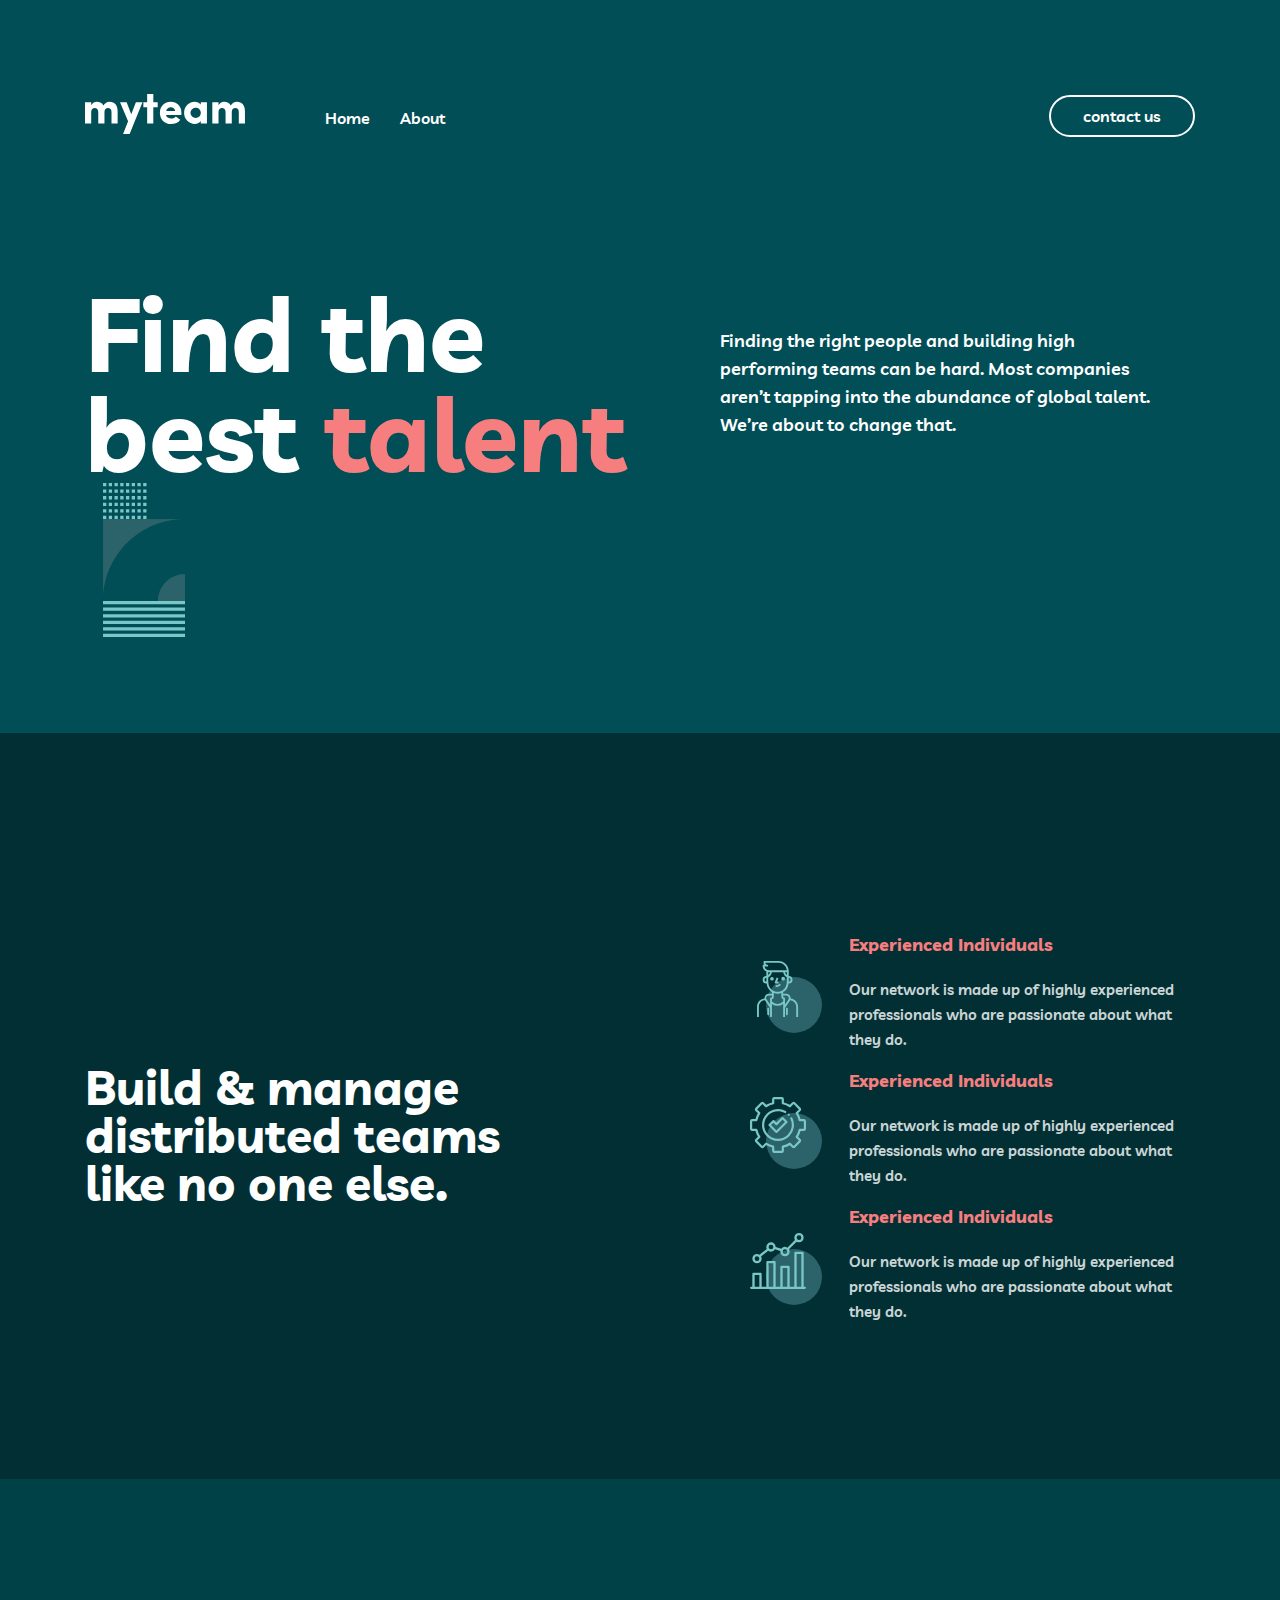
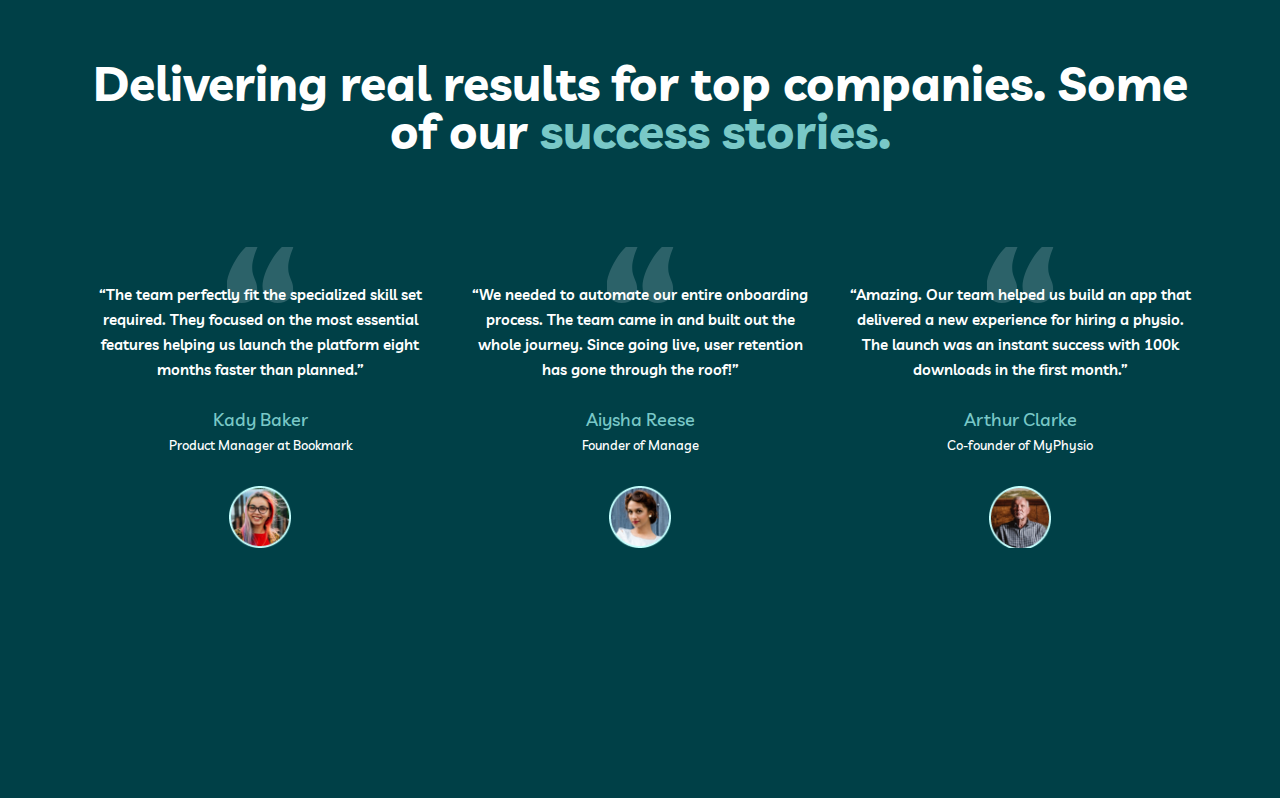
==== index.html @ 8dea9496 "Add  string" ====
<!DOCTYPE html>
<html lang="en">
<head>
  <meta charset="UTF-8">
  <meta http-equiv="X-UA-Compatible" content="IE=edge">
  <meta name="viewport" content="width=device-width, initial-scale=1.0">
  <link rel="preconnect" href="https://fonts.gstatic.com">
  <link href="https://fonts.googleapis.com/css2?family=Livvic:ital,wght@0,500;0,600;1,500&display=swap" rel="stylesheet">
  <link rel="stylesheet" href="css/normalize.min.css">
  <link rel="stylesheet" href="css/styles.css">
  <!-- <link rel="stylesheet" href="css/styles.min.css"> -->
  <title>MyTeam</title>
</head>
<body>
<!-- HEADER -->
  <header class="site_header">
    <section class="header">
      <div class="container wrapper__header">

        <a href="#"><img src="img/logo.svg" alt="Logo Myteam" width="160" height="40"></a>

              <!-- SITENAV -->
                    <nav class="sitenav">
                <ul class="sitenav__list">
                  <li class="sitenav__list-item">
                    <a class="sitenav__link" href="index.html">Home</a>
                  </li>
                  <li class="sitenav__list-item">
                    <a class="sitenav__link" href="index.html">About</a>
                  </li>
                </ul>
                    </nav>

                    <a href="#" class="button">contact us</a>
    </div>
  </section>
  </header>

<!-- MAIN -->
  <main class="main">
      <section class="hero">
        <div class="container">
          <div class="hero__wrapper">
            <div class="hero__text-right">
              <h1 class="hero__heading">
                Find the best <span class="heading__red">talent</span>
              </h1>
            </div>

            <div class="hero__text-left">
              <p class="hero__content">
                Finding the right people and building high performing teams can be hard. Most companies aren’t tapping into the abundance of global talent. We’re about to change that.
              </p>
            </div>
          </div>
        </div>
      </section>

      <!-- FEATURE -->
      <section class="feature">
        <div class="container">
          <div class="feature__wrapper">
            <div class="feature__heading-wrapper">
              <h2 class="feature__herding">Build & manage distributed teams like no one else.</h2>
            </div>
            <div class="feature__list-wrapper">
              <ul class="feature__list">
                <li class="feature__item">
                  <div class="item-__wrapper">
                    <h3 class="feature__list-heading">Experienced Individuals</h3>
                    <p class="feature__list-text">Our network is made up of highly experienced professionals who are passionate about what they do.</p>
                  </div>
                </li>
                <li class="feature__item setting">
                  <div class="item-__wrapper">
                    <h3 class="feature__list-heading">Experienced Individuals</h3>
                    <p class="feature__list-text">Our network is made up of highly experienced professionals who are passionate about what they do.</p>
                  </div>
                </li>
                <li class="feature__item chart">
                  <div class="item-__wrapper">
                    <h3 class="feature__list-heading">Experienced Individuals</h3>
                    <p class="feature__list-text">Our network is made up of highly experienced professionals who are passionate about what they do.</p>
                  </div>
                </li>
              </ul>
            </div>
          </div>
        </div>
      </section>

      <!-- REVIEW -->
      <section class="review">
          <div class="container">
            <h2 class="review__heading">Delivering real results for top companies. Some of our <span class="review__heading-blue">success stories.</span></h2>
            <ul class="review__list">
              <li class="review__item">
                <p class="review__item-text">
                  “The team perfectly fit the specialized skill set required. They focused on the most essential features helping us launch the platform eight months faster than planned.”
                </p>
                <h3 class="review__item-heading">
                  Kady Baker
                </h3>
                <p class="review__item-text-buttom">
                  Product Manager at Bookmark
                </p>
                <img src="img/kady.png" alt="Img of Kady Product Manager at Bookmark" srcset="img/kady.png 1x , img/kady@2x.png 2x" width="62" height="62">
              </li>
              <li class="review__item">
                <p class="review__item-text">
                  “We needed to automate our entire onboarding process. The team came in and built out the whole journey. Since going live, user retention has gone through the roof!”
                </p>
                <h3 class="review__item-heading">
                  Aiysha Reese
                </h3>
                <p class="review__item-text-buttom">
                  Founder of Manage
                </p>
                <img src="img/aisha.png" alt="Img of Kady Product Manager at Bookmark" srcset="img/aisha.png 1x , img/aisha@2x.png 2x" width="62" height="62">
              </li>
              <li class="review__item">
                <p class="review__item-text">
                  “Amazing. Our team helped us build an app that delivered a new experience for hiring a physio. The launch was an instant success with 100k downloads in the first month.”
                </p>
                <h3 class="review__item-heading">
                  Arthur Clarke
                </h3>
                <p class="review__item-text-buttom">
                  Co-founder of MyPhysio
                </p>
                <img src="img/arthur.png" alt="Img of Kady Product Manager at Bookmark" srcset="img/arthur.png 1x , img/arthur@2x.png 2x" width="62" height="62">
              </li>
            </ul>
          </div>
      </section>
  </main>


<!-- FOOTER -->
  <footer class="footer">

  </footer>
</body>
</html>
---- css/styles.css ----
:root {
  --color-primary-midnight-green: #014E56;
  --color-primary-light-coral: #f67e7e;
  --color-primary-white: #fff;
  --color-secondary-rapture-blue: #79c8c7;
  --color-secondary-police-blue: #2c6269;
  --color-secondary-deep-jungle-green: #004047;
  --color-secondary-sacramento: #012f34;
  --color-secondary-dark-green: #002529;
}
html {
  box-sizing: border-box;
}

*,
*::before,
*::after {
  box-sizing: inherit;
}


body {
  font-family: 'Livvic', 'Arial', sans-serif;
  font-weight: 600;

}
.container {
  max-width: 1160px;
  padding-left: 25px;
  padding-right: 25px;
  margin-left: auto;
  margin-right: auto;
}
header {
  background-color: var(--color-primary-midnight-green);
  padding-top: 77px;
}
.wrapper__header {
  display: flex;
  align-items: center;
}
.sitenav {
  margin-left: 80px;
  margin-right: auto;
}
.sitenav__list {
  display: flex;
  align-items: center;
  margin: 0;
  padding: 0;
  list-style: none;
}
.sitenav__list-item {
  margin-right: 30px;
  padding-bottom: 27px;
  padding-top: 32px;
}
.sitenav__list-item:hover {
  margin-right: 30px;
}
.sitenav__link {
  text-decoration: none;
  color: var(--color-primary-white);
}
.sitenav__link:hover {
  color: var(--color-primary-light-coral);
}
.button {
  text-decoration: none;
  border: 2px solid #FFFFFF;
  box-sizing: border-box;
  border-radius: 24px;
  color: var(--color-primary-white);
  padding: 10px 32px;
}
.button:hover {
  background-color: var(--color-primary-white);
  color: var(--color-secondary-dark-green);
}
.hero {
  position: relative;
  background-color: var(--color-primary-midnight-green);
}
.hero__wrapper {
  display: flex;
  align-items: center;
  padding-top: 129px;
  padding-bottom: 250px;
}
.hero__heading {
  margin: 0;
  padding: 0;
  margin-right: 30px;
  max-width: 635px;
  font-size: 103px;
  line-height: 100px;
  font-weight: bold;
  color: var(--color-primary-white);
}
.hero__text-right {
  width: 635px;
}
.heading__red {
  color: var(--color-primary-light-coral);
}
.hero__heading::after {
  background-image: url(../img/bg-img-hero-left.svg);
  content: "";
  position: absolute;
  display: block;
  width: 200px;
  height: 200px;
  background-size: contain;
  background-repeat: no-repeat;
  background-position: center;
}
.hero__text-left {
  width: 445px;
}
.hero__content {
  padding: 0;
  margin: 0;
  font-weight: 600;
  font-size: 18px;
  line-height: 28px;
  color: var(--color-primary-white);
}
.hero__content::after {
  content: "";
  height: 4px;
  border-bottom: 4px solid
  #79C8C7;
  width: 50px;
}

/* FEATURE */
.feature {

  background-color: var(--color-secondary-sacramento);
  padding-top: 198px;
  padding-bottom: 140px;
}
.feature__wrapper {
  display: flex;
  align-items: center;
  justify-content: space-between;
}
.feature__heading-wrapper {
  width: 445px;
}
.feature__herding {
  margin: 0;
  font-weight: 700;
  color: var(--color-primary-white);
  font-size: 48px;
  line-height: 48px;
}
.feature__list-wrapper {
  width: 445px;
}
.feature__list {
  list-style: none;
  padding-left: 0;
  margin: 0;
}
.feature__item {
  display: flex;
  align-items: center;
}
.feature__item::before {
  padding: 38px;
  margin-right: 23px;
  background-repeat: no-repeat;
  display: block;
  background-image: url(../img/feature-icon-person.svg);
  content: "";
}
.setting::before {
  background-image: url(../img/feature-icon-setting.svg);
}
.chart::before {
  background-image: url(../img/feature-icon-chart.svg);
}
.feature__list-heading {
  margin-top: 0;
  margin-bottom: 18px;
  font-weight: 700;
  font-size: 18px;
  line-height: 28px;
  color: var(--color-primary-light-coral);
}
.feature__list-text {
  color: var(--color-primary-white);
  font-size: 15px;
  line-height: 25px;
  opacity: 0.8;
}
/* REVIEW */
.review {
  background-color: var(--color-secondary-deep-jungle-green);
  padding-top: 140px;
  padding-bottom: 150px;
}
.review__heading {
  font-weight: 700;
  font-size: 48px;
  line-height: 48px;
  text-align: center;
  color: var(--color-primary-white);
  margin-bottom: 92px;
}
.review__heading-blue {
  color: var(--color-secondary-rapture-blue);
}
.review__item {
  text-align: center;
  position: relative;
  z-index: 1;
  padding-bottom: 80px;
  padding-top: 35px;
  width: 350px;
  margin-left: 30px;


}
.review__list {
  display: flex;
  margin-top: 0;
  padding-left: 0;
  margin-left: -30px;
  list-style: none;
}
.review__item::before {
  content: "";
  display: block;
  background-repeat: no-repeat;
  background-image: url(../img/comas.svg);
  width: 67px;
  height: 56px;
  position: absolute;
  z-index: -1;
  top: 0;
  left: 50%;
  transform: translateX(-50%);

}
.review__item-text {
  font-size: 15px;
  line-height: 25px;
  color: var(--color-primary-white);
  margin-top: 0;
  margin-bottom: 24px;
}
.review__item-heading {
  margin-top: 0;
  margin-bottom: 2px;
  font-weight: 500;
  font-size: 18px;
  line-height: 28px;
  color: var(--color-secondary-rapture-blue);
}
.review__item-text-buttom {
  font-weight: 500;
  margin-top: 0;
  margin-bottom: 32px;

  font-size: 13px;
  line-height: 18px;
  color: var(--color-primary-white);
}
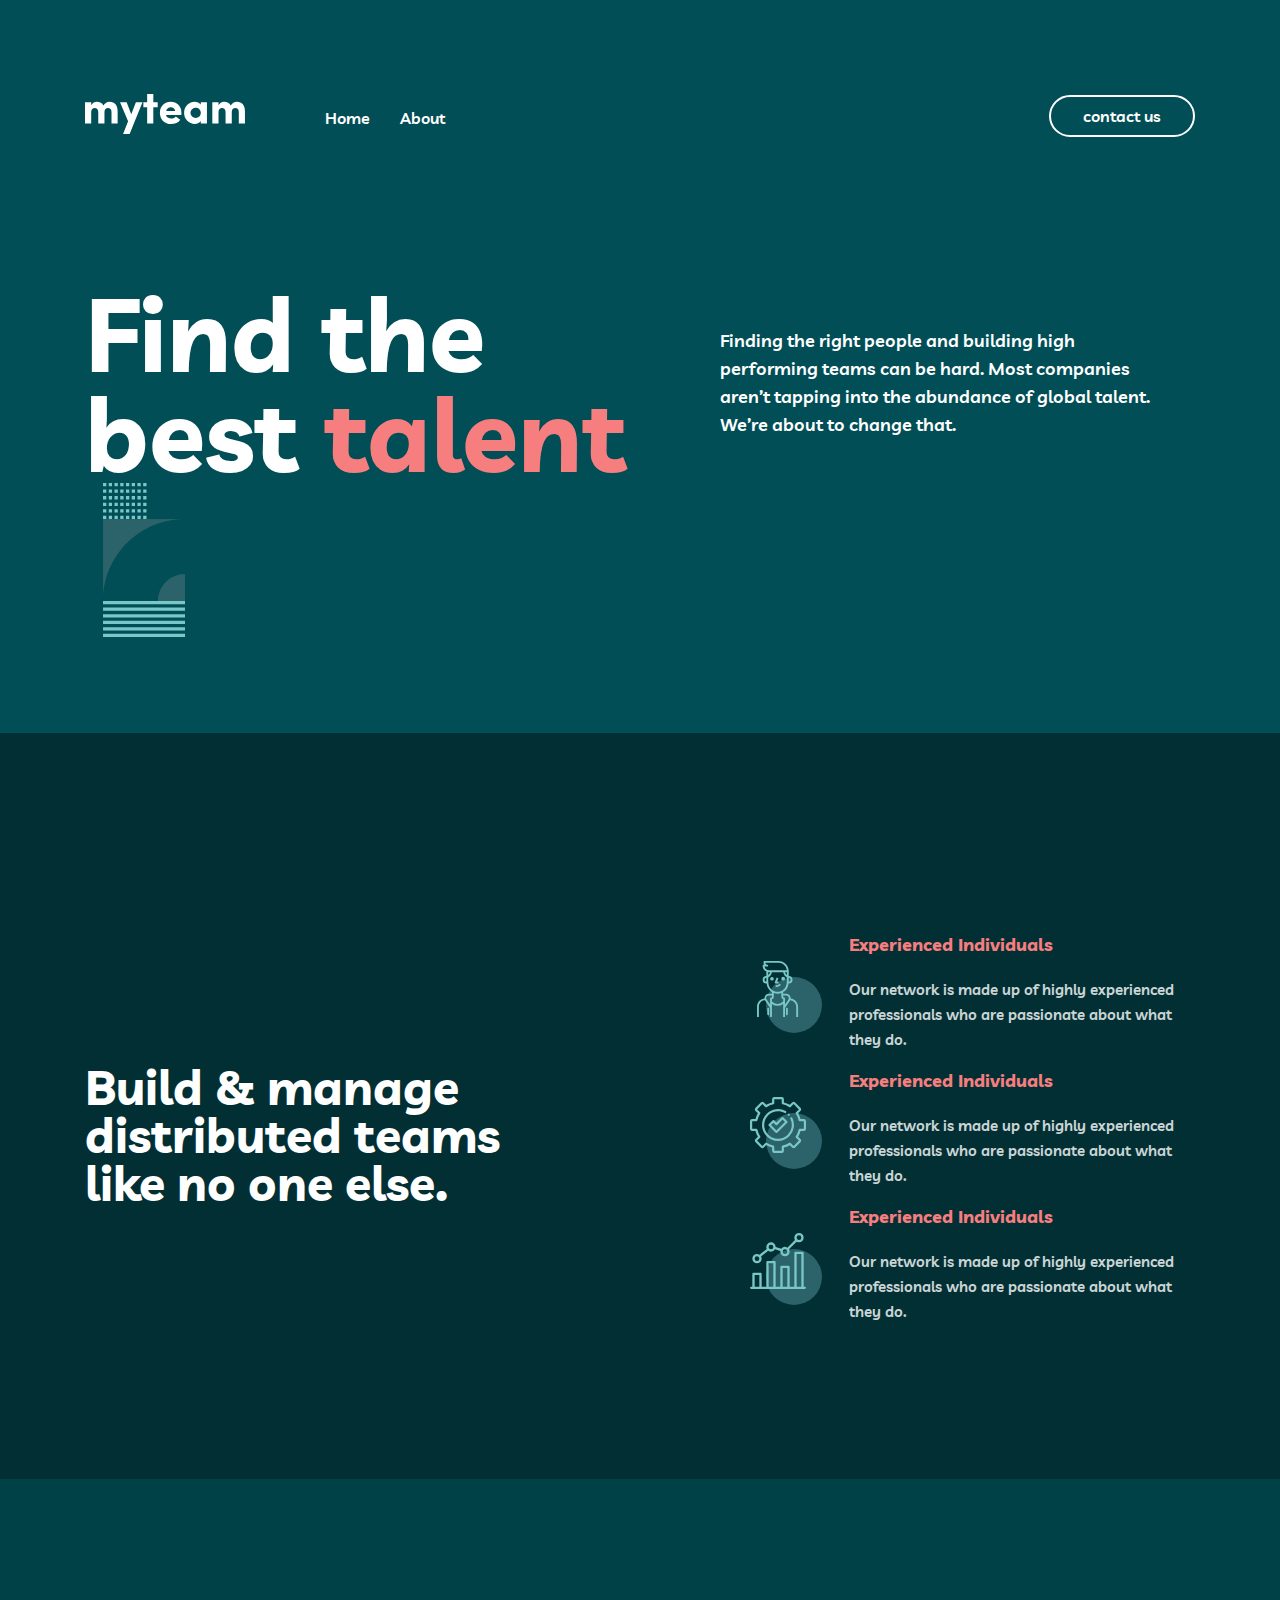
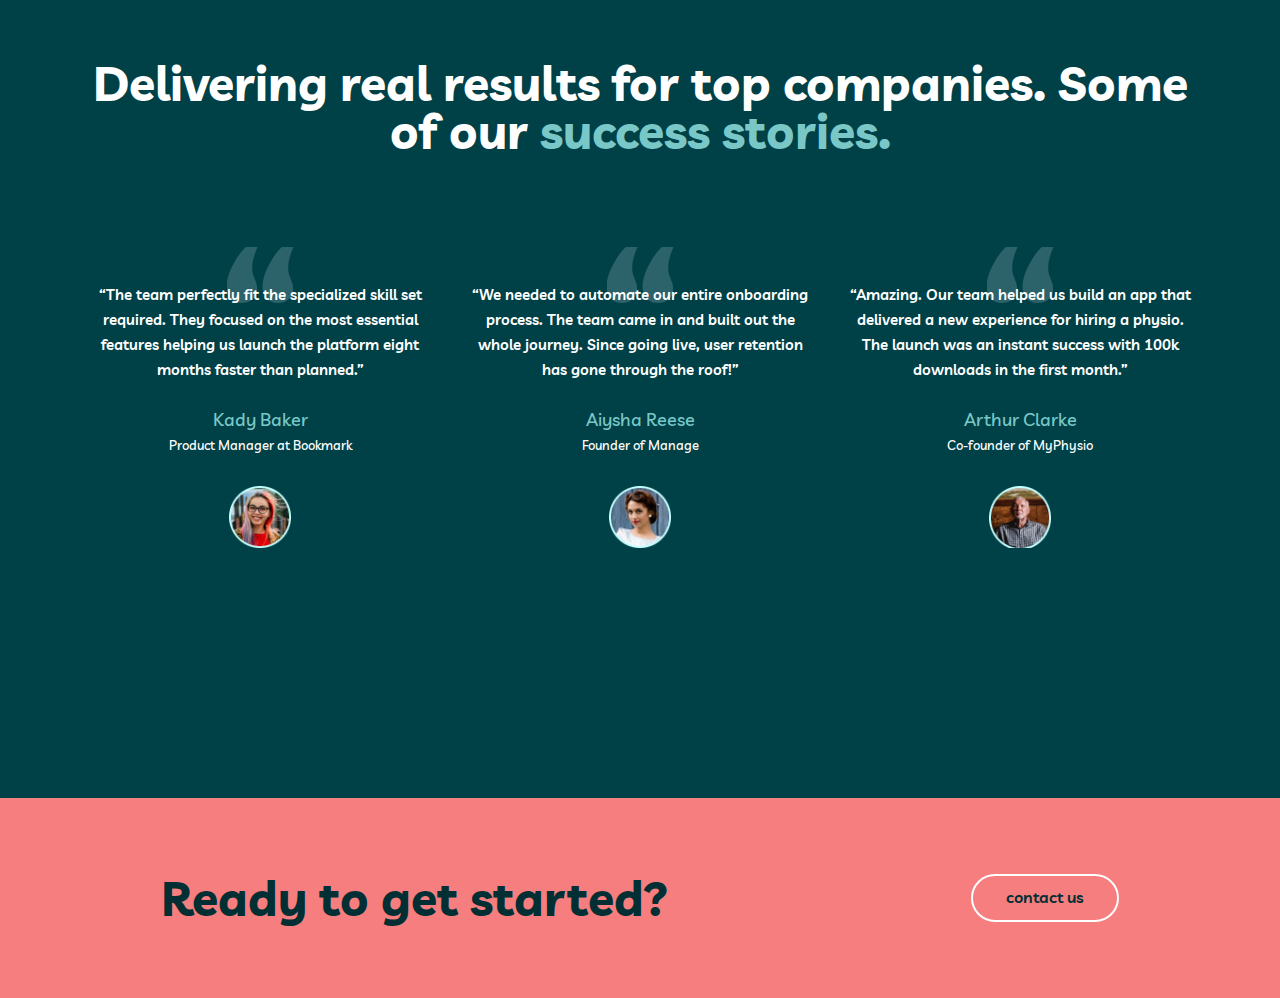
==== commit 23989dd9: "Add red section" ====
--- a/index.html
+++ b/index.html
@@ -133,6 +133,19 @@
             </ul>
           </div>
       </section>
+
+      <div class="red">
+        <div class="container">
+          <div class="red__wrapper">
+            <h2 class="red__heading">
+              Ready to get started?
+            </h2>
+            <a href="#" class="button button-red">
+              contact us
+            </a>
+          </div>
+        </div>
+      </div>
   </main>
 
 
--- a/css/styles.css
+++ b/css/styles.css
@@ -74,6 +74,7 @@
   padding: 10px 32px;
 }
 .button:hover {
+  transition: 0.3s ease;
   background-color: var(--color-primary-white);
   color: var(--color-secondary-dark-green);
 }
@@ -267,4 +268,33 @@
   font-size: 13px;
   line-height: 18px;
   color: var(--color-primary-white);
+}
+.red {
+  background-color: var(--color-primary-light-coral);
+}
+.container {
+}
+.red__wrapper {
+  display: flex;
+  justify-content: space-between;
+  padding: 76px;
+
+}
+.red__heading {
+  margin-top: 0;
+  margin-bottom: 0;
+  font-weight: 700;
+  font-size: 48px;
+  line-height: 48px;
+  color: var(--color-secondary-sacramento);
+}
+.button {
+}
+.button-red {
+  padding: 12px  33px 10px;
+  color: var(--color-secondary-sacramento);
+}
+.button-red:hover {
+  background-color: var(--color-secondary-sacramento);
+  color: var(--color-primary-white);
 }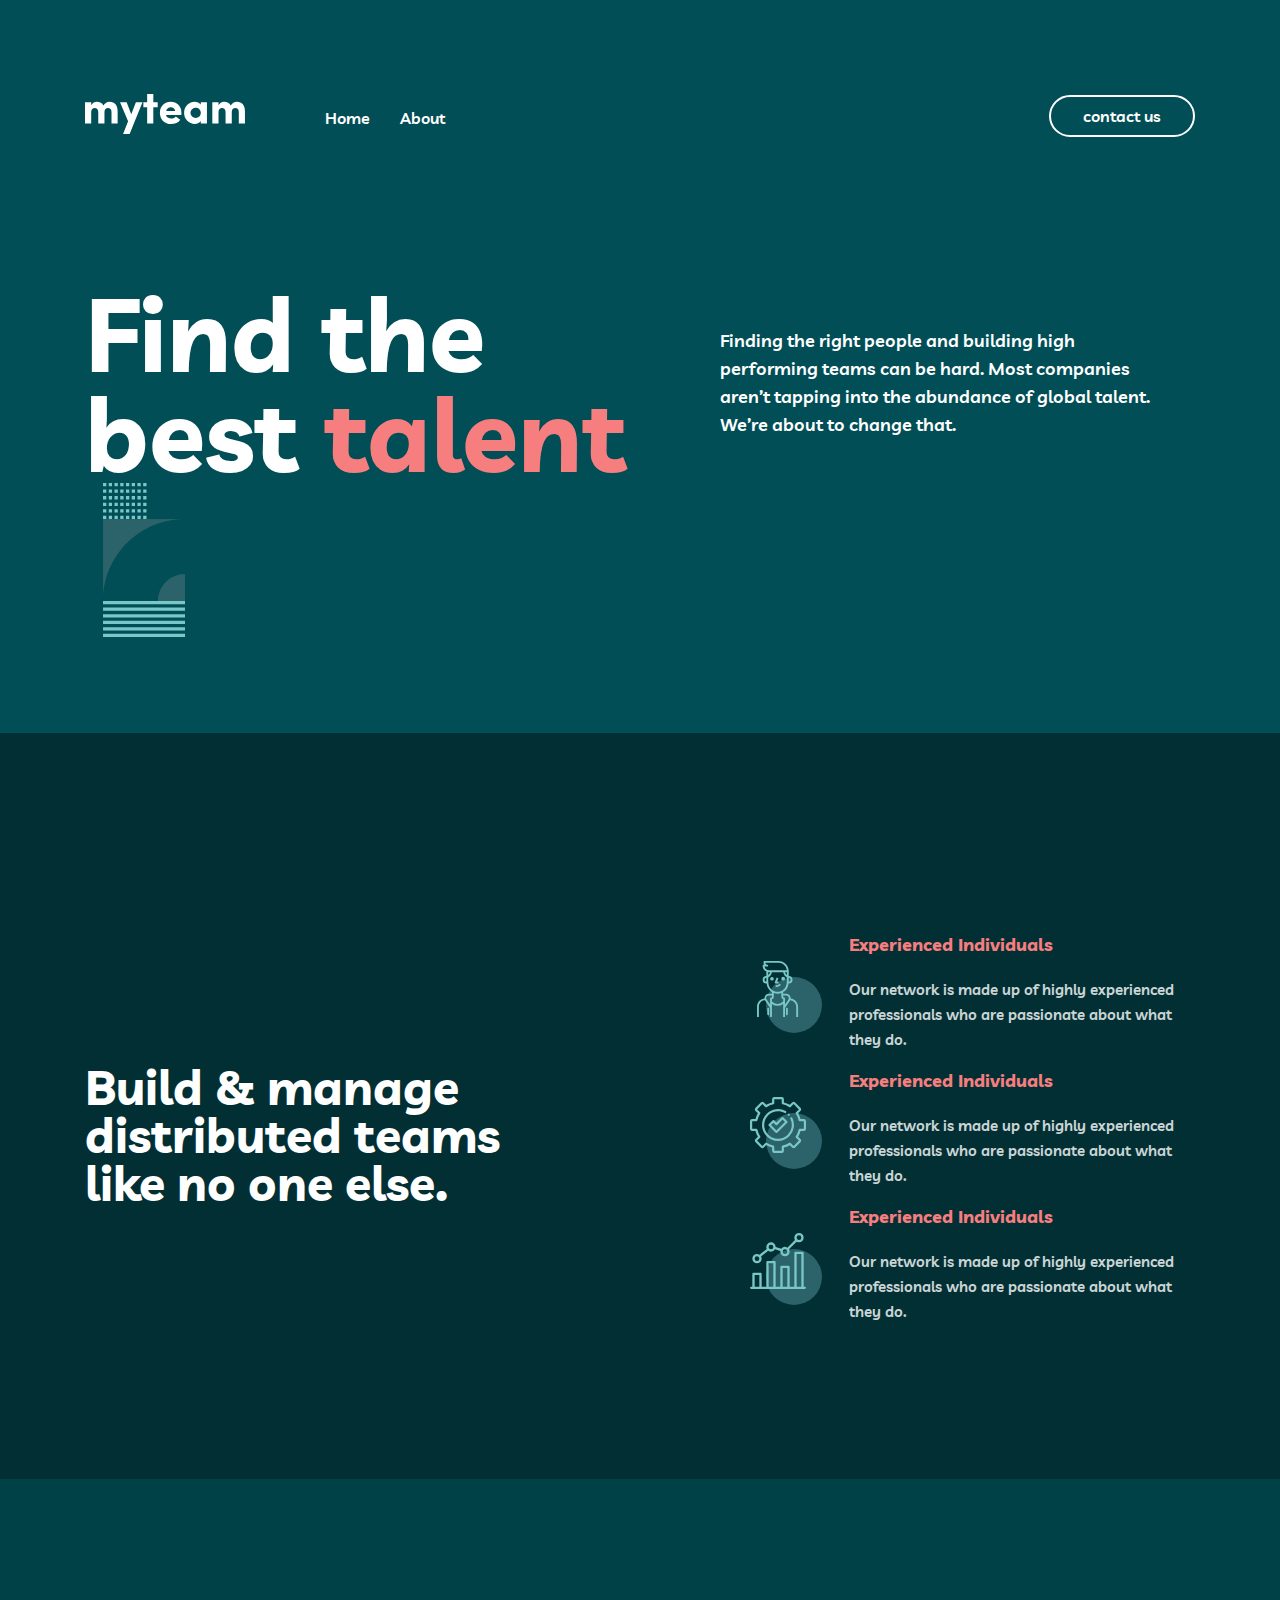
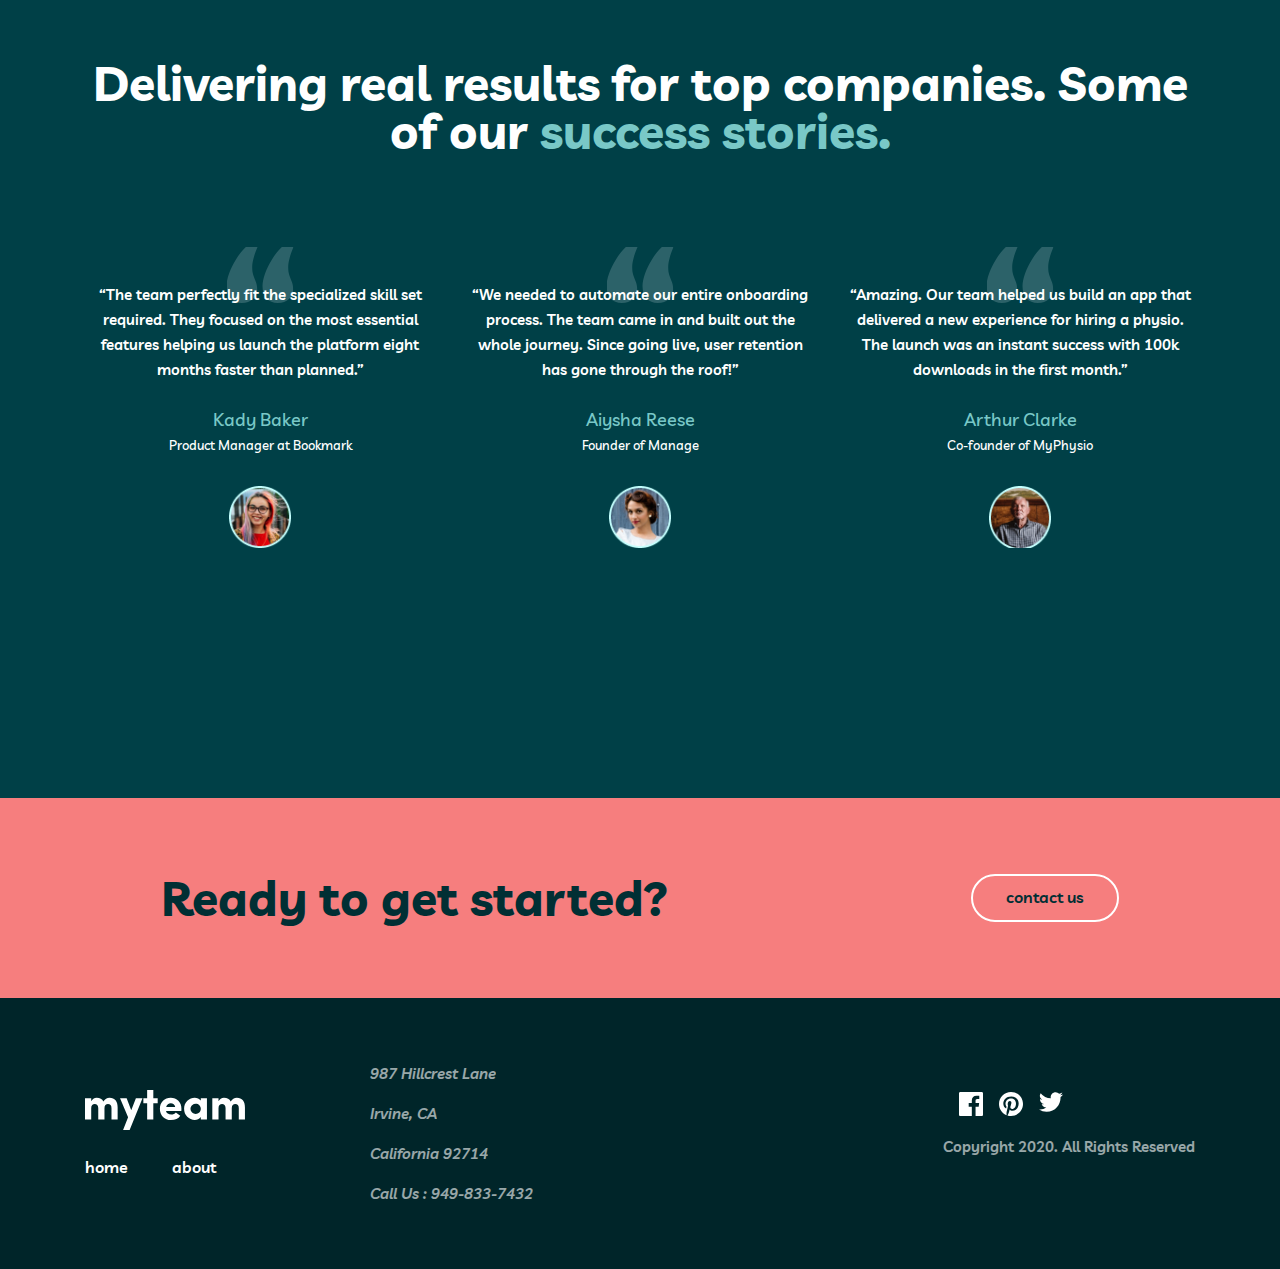
==== commit 3fa6fb4c: "Add footer" ====
--- a/index.html
+++ b/index.html
@@ -151,7 +151,45 @@
 
 <!-- FOOTER -->
   <footer class="footer">
+    <div class="container">
+      <div class="site__footer">
+        <div class="site__footer-left">
+          <a href="#"><img src="img/logo-footer.svg" alt="Logo Myteam" width="160" height="40"></a>
+          <div class="site__footer-navigation">
+            <a class="sitenav__link sitenav__link-footer" href="#">home</a>
+            <a class="sitenav__link" href="#">about</a>
+          </div>
+        </div>
+        <address class="address">
+          <p class="address__text">987  Hillcrest Lane</p>
+          <p class="address__text">Irvine, CA</p>
+          <p class="address__text">California 92714</p>
+          <p class="address__phone address__text">Call Us :<a class="address__text number" href="tel:+998973139977"> 949-833-7432</a></p>
+        </address>
 
+        <div class="site__footer-right">
+          <ul class="site__footer-list">
+            <li class="site__footer-item">
+              <a href="#">
+                <svg class="footer__link" width="24" height="24" fill="none" xmlns="http://www.w3.org/2000/svg"><path d="M22.675 0H1.325C.593 0 0 .593 0 1.325v21.351C0 23.407.593 24 1.325 24H12.82v-9.294H9.692v-3.622h3.128V8.413c0-3.1 1.893-4.788 4.659-4.788 1.325 0 2.463.099 2.795.143v3.24l-1.918.001c-1.504 0-1.795.715-1.795 1.763v2.313h3.587l-.467 3.622h-3.12V24h6.116c.73 0 1.323-.593 1.323-1.325V1.325C24 .593 23.407 0 22.675 0z" /></svg>
+              </a>
+            </li>
+            <li class="site__footer-item">
+              <a href="#">
+                <svg class="footer__link" width="24" height="24" fill="none" xmlns="http://www.w3.org/2000/svg"><path d="M12 0C5.373 0 0 5.372 0 12c0 5.084 3.163 9.426 7.627 11.174-.105-.949-.2-2.405.042-3.441.218-.937 1.407-5.965 1.407-5.965s-.359-.719-.359-1.782c0-1.668.967-2.914 2.171-2.914 1.023 0 1.518.769 1.518 1.69 0 1.029-.655 2.568-.994 3.995-.283 1.194.599 2.169 1.777 2.169 2.133 0 3.772-2.249 3.772-5.495 0-2.873-2.064-4.882-5.012-4.882-3.414 0-5.418 2.561-5.418 5.207 0 1.031.397 2.138.893 2.738a.36.36 0 01.083.345l-.333 1.36c-.053.22-.174.267-.402.161-1.499-.698-2.436-2.889-2.436-4.649 0-3.785 2.75-7.262 7.929-7.262 4.163 0 7.398 2.967 7.398 6.931 0 4.136-2.607 7.464-6.227 7.464-1.216 0-2.359-.631-2.75-1.378l-.748 2.853c-.271 1.043-1.002 2.35-1.492 3.146C9.57 23.812 10.763 24 12 24c6.627 0 12-5.373 12-12 0-6.628-5.373-12-12-12z" /></svg>
+              </a>
+            </li>
+            <li class="site__footer-item">
+              <a href="#">
+                <svg class="footer__link" width="24" height="20" fill="none" xmlns="http://www.w3.org/2000/svg"><path d="M24 2.557a9.83 9.83 0 01-2.828.775A4.932 4.932 0 0023.337.608a9.864 9.864 0 01-3.127 1.195A4.916 4.916 0 0016.616.248c-3.179 0-5.515 2.966-4.797 6.045A13.978 13.978 0 011.671 1.149a4.93 4.93 0 001.523 6.574 4.903 4.903 0 01-2.229-.616c-.054 2.281 1.581 4.415 3.949 4.89a4.935 4.935 0 01-2.224.084 4.928 4.928 0 004.6 3.419A9.9 9.9 0 010 17.54a13.94 13.94 0 007.548 2.212c9.142 0 14.307-7.721 13.995-14.646A10.025 10.025 0 0024 2.557z" /></svg>
+              </a>
+            </li>
+          </ul>
+          <p class="address__text">Copyright 2020. All Rights Reserved</p>
+        </div>
+
+      </div>
+    </div>
   </footer>
 </body>
 </html>--- a/css/styles.css
+++ b/css/styles.css
@@ -63,6 +63,7 @@
   color: var(--color-primary-white);
 }
 .sitenav__link:hover {
+  transition: 0.3s ease;
   color: var(--color-primary-light-coral);
 }
 .button {
@@ -297,4 +298,53 @@
 .button-red:hover {
   background-color: var(--color-secondary-sacramento);
   color: var(--color-primary-white);
+}
+.footer {
+  background-color: var(--color-secondary-dark-green);
+  padding-top: 48px;
+  padding-bottom: 48px;
+}
+.site__footer {
+  display: flex;
+  align-items: center;
+}
+.site__footer-left {
+  margin-right: 125px;
+  margin-left: 0;
+}
+.site__footer-navigation {
+  margin-top: 25px;
+}
+.sitenav__link-footer {
+  margin-right: 40px;
+}
+.address {
+  margin-right: auto;
+}
+.address__text {
+  font-size: 15px;
+  line-height: 25px;
+  opacity: 0.6;
+  color: var(--color-primary-white);
+}
+.number {
+  text-decoration: none;
+  opacity: 1.2;
+}
+.site__footer-list {
+  margin-left: -16px;
+  display: flex;
+  list-style: none;
+  padding-left: 0;
+  margin: 0;
+}
+.site__footer-item {
+  margin-left: 16px;
+}
+.footer__link {
+   fill: var(--color-primary-white);
+}
+.footer__link:hover {
+  transition: 0.3s ease;
+  fill: var(--color-primary-light-coral);
 }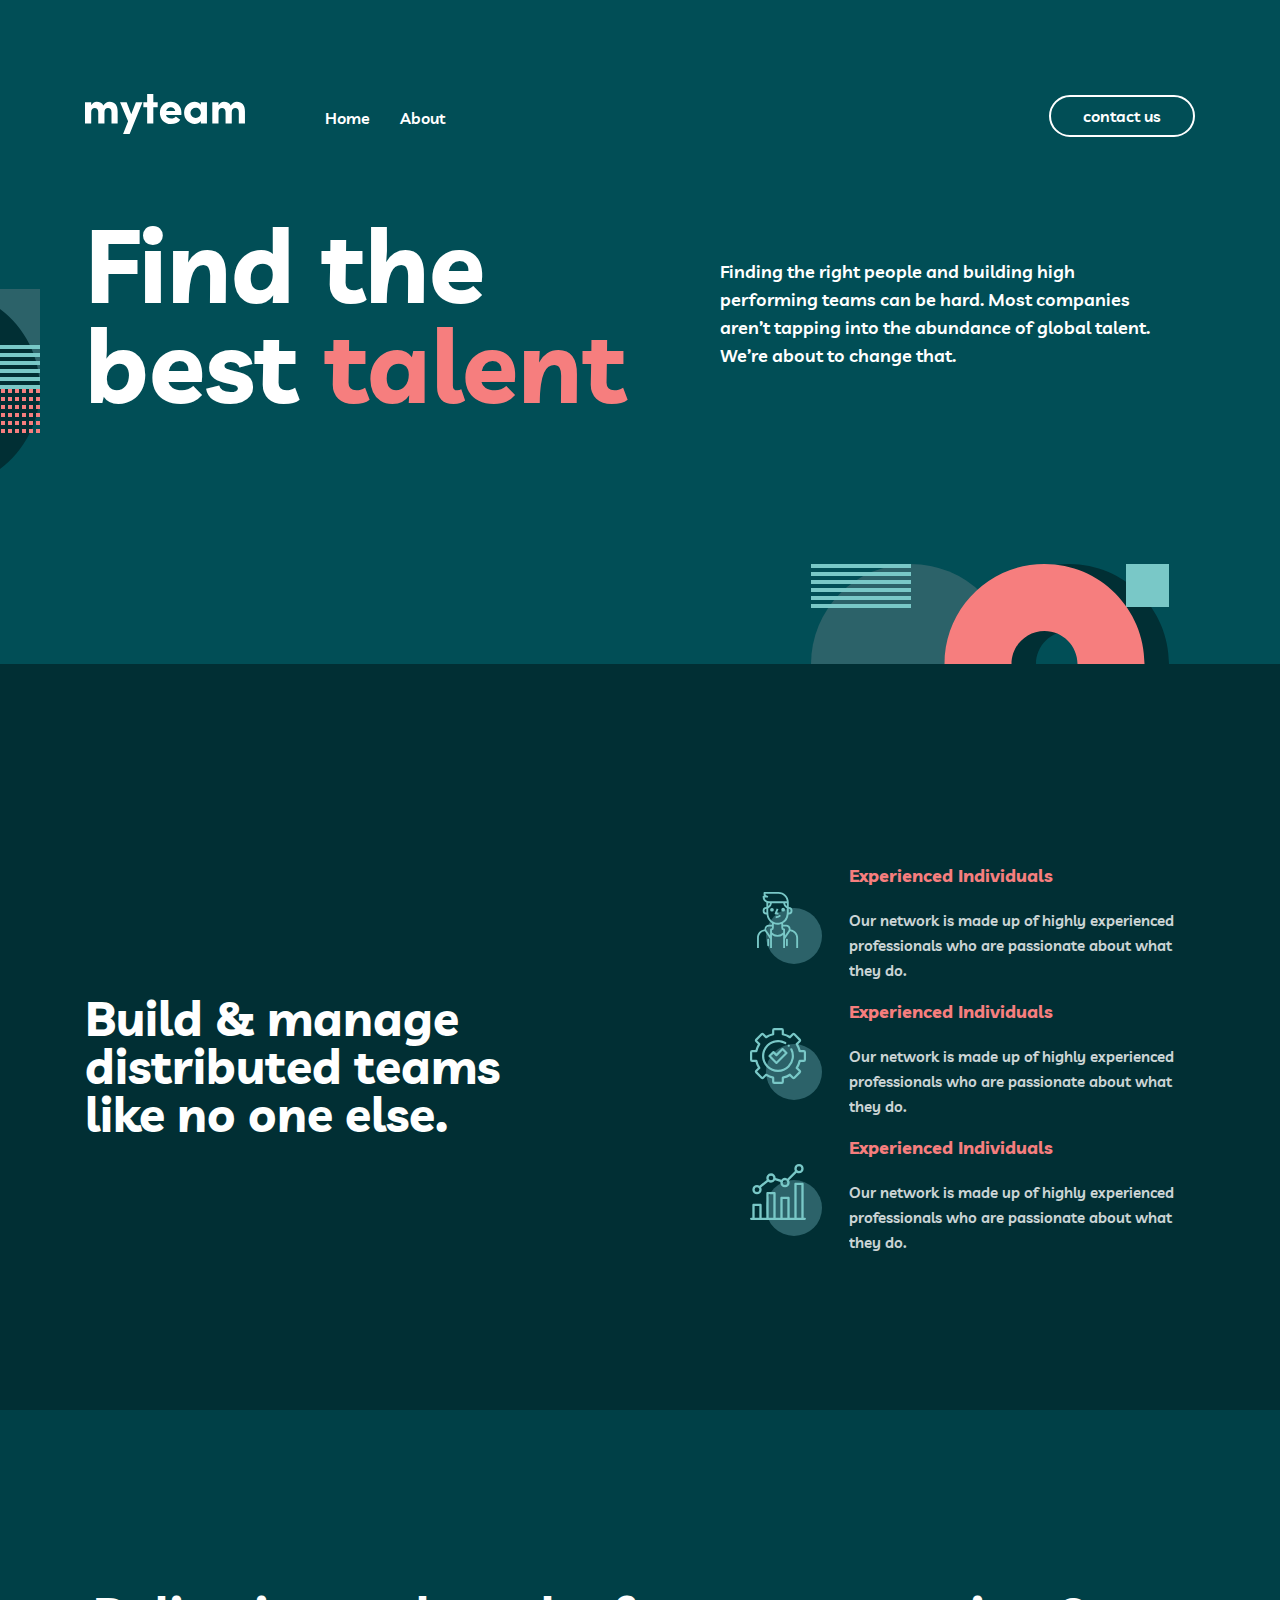
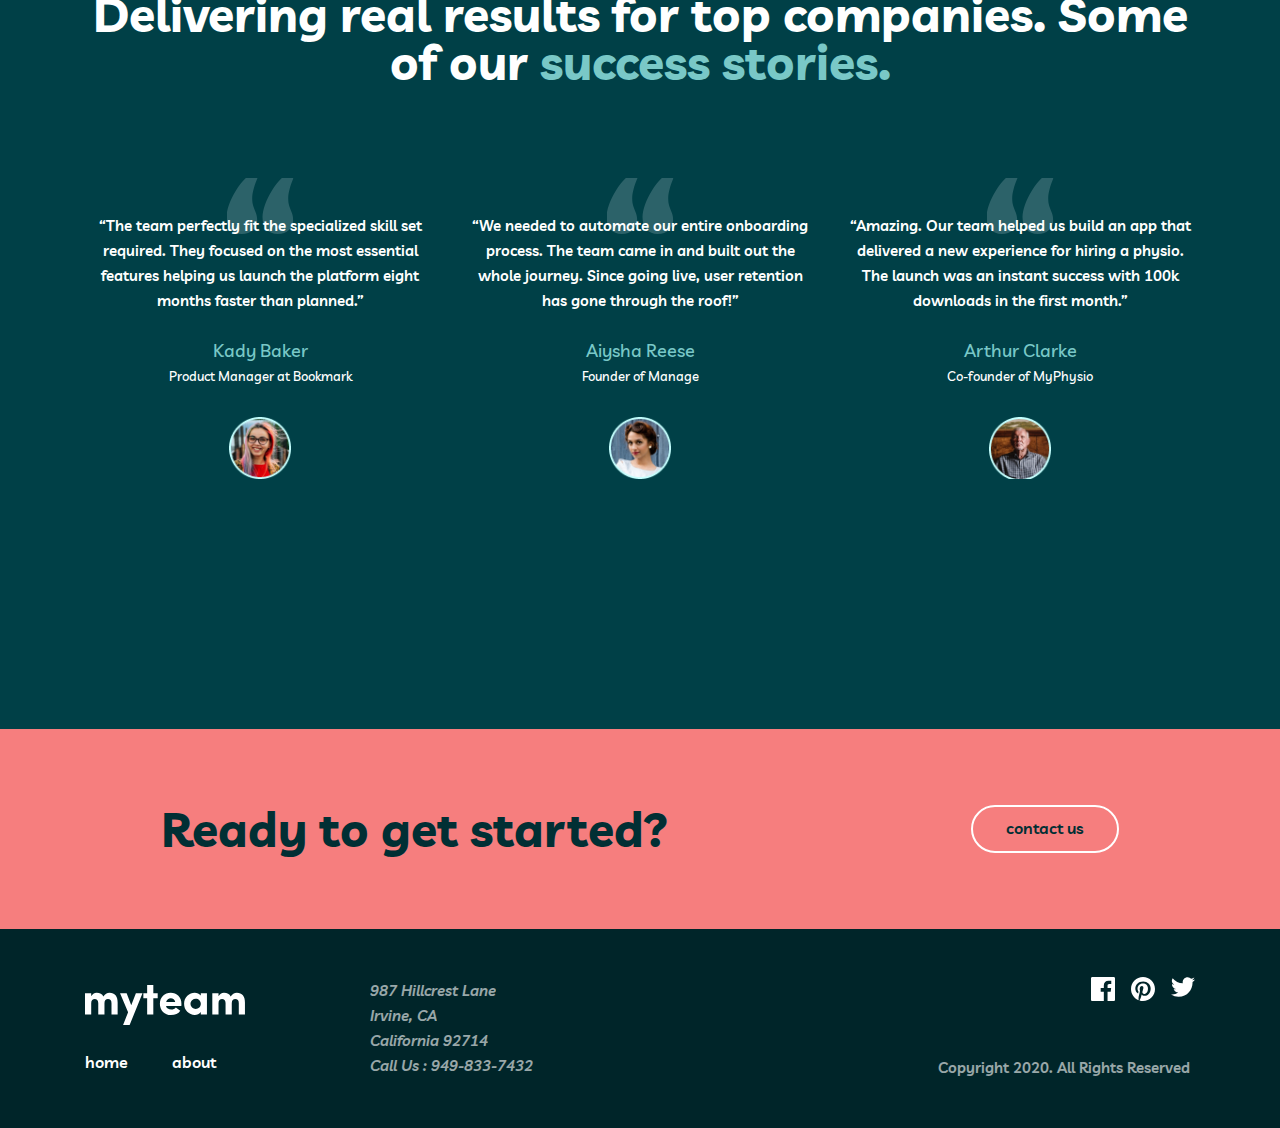
==== commit 46425bde: "Add hero bg imgs" ====
--- a/index.html
+++ b/index.html
@@ -38,6 +38,8 @@
 
 <!-- MAIN -->
   <main class="main">
+
+    <!-- HERO -->
       <section class="hero">
         <div class="container">
           <div class="hero__wrapper">
@@ -185,7 +187,7 @@
               </a>
             </li>
           </ul>
-          <p class="address__text">Copyright 2020. All Rights Reserved</p>
+          <p class="address__text footer__text-left">Copyright 2020. All Rights Reserved</p>
         </div>
 
       </div>
--- a/css/styles.css
+++ b/css/styles.css
@@ -82,11 +82,14 @@
 .hero {
   position: relative;
   background-color: var(--color-primary-midnight-green);
+  background-image: url(../img/bg-img-hero-leftt.svg), url(../img/bg-img-hero-right.svg);
+  background-repeat: no-repeat;
+  background-position: calc(50% - 700px) 135px , left calc(50% + 350px) bottom -100px;
 }
 .hero__wrapper {
   display: flex;
   align-items: center;
-  padding-top: 129px;
+  padding-top: 60px;
   padding-bottom: 250px;
 }
 .hero__heading {
@@ -104,17 +107,6 @@
 }
 .heading__red {
   color: var(--color-primary-light-coral);
-}
-.hero__heading::after {
-  background-image: url(../img/bg-img-hero-left.svg);
-  content: "";
-  position: absolute;
-  display: block;
-  width: 200px;
-  height: 200px;
-  background-size: contain;
-  background-repeat: no-repeat;
-  background-position: center;
 }
 .hero__text-left {
   width: 445px;
@@ -322,6 +314,8 @@
   margin-right: auto;
 }
 .address__text {
+  margin-top: 0;
+  margin-bottom: 0;
   font-size: 15px;
   line-height: 25px;
   opacity: 0.6;
@@ -331,12 +325,16 @@
   text-decoration: none;
   opacity: 1.2;
 }
+.footer__text-left {
+  margin-top: 51px;
+}
 .site__footer-list {
   margin-left: -16px;
   display: flex;
   list-style: none;
   padding-left: 0;
   margin: 0;
+  padding-left: 137px;
 }
 .site__footer-item {
   margin-left: 16px;
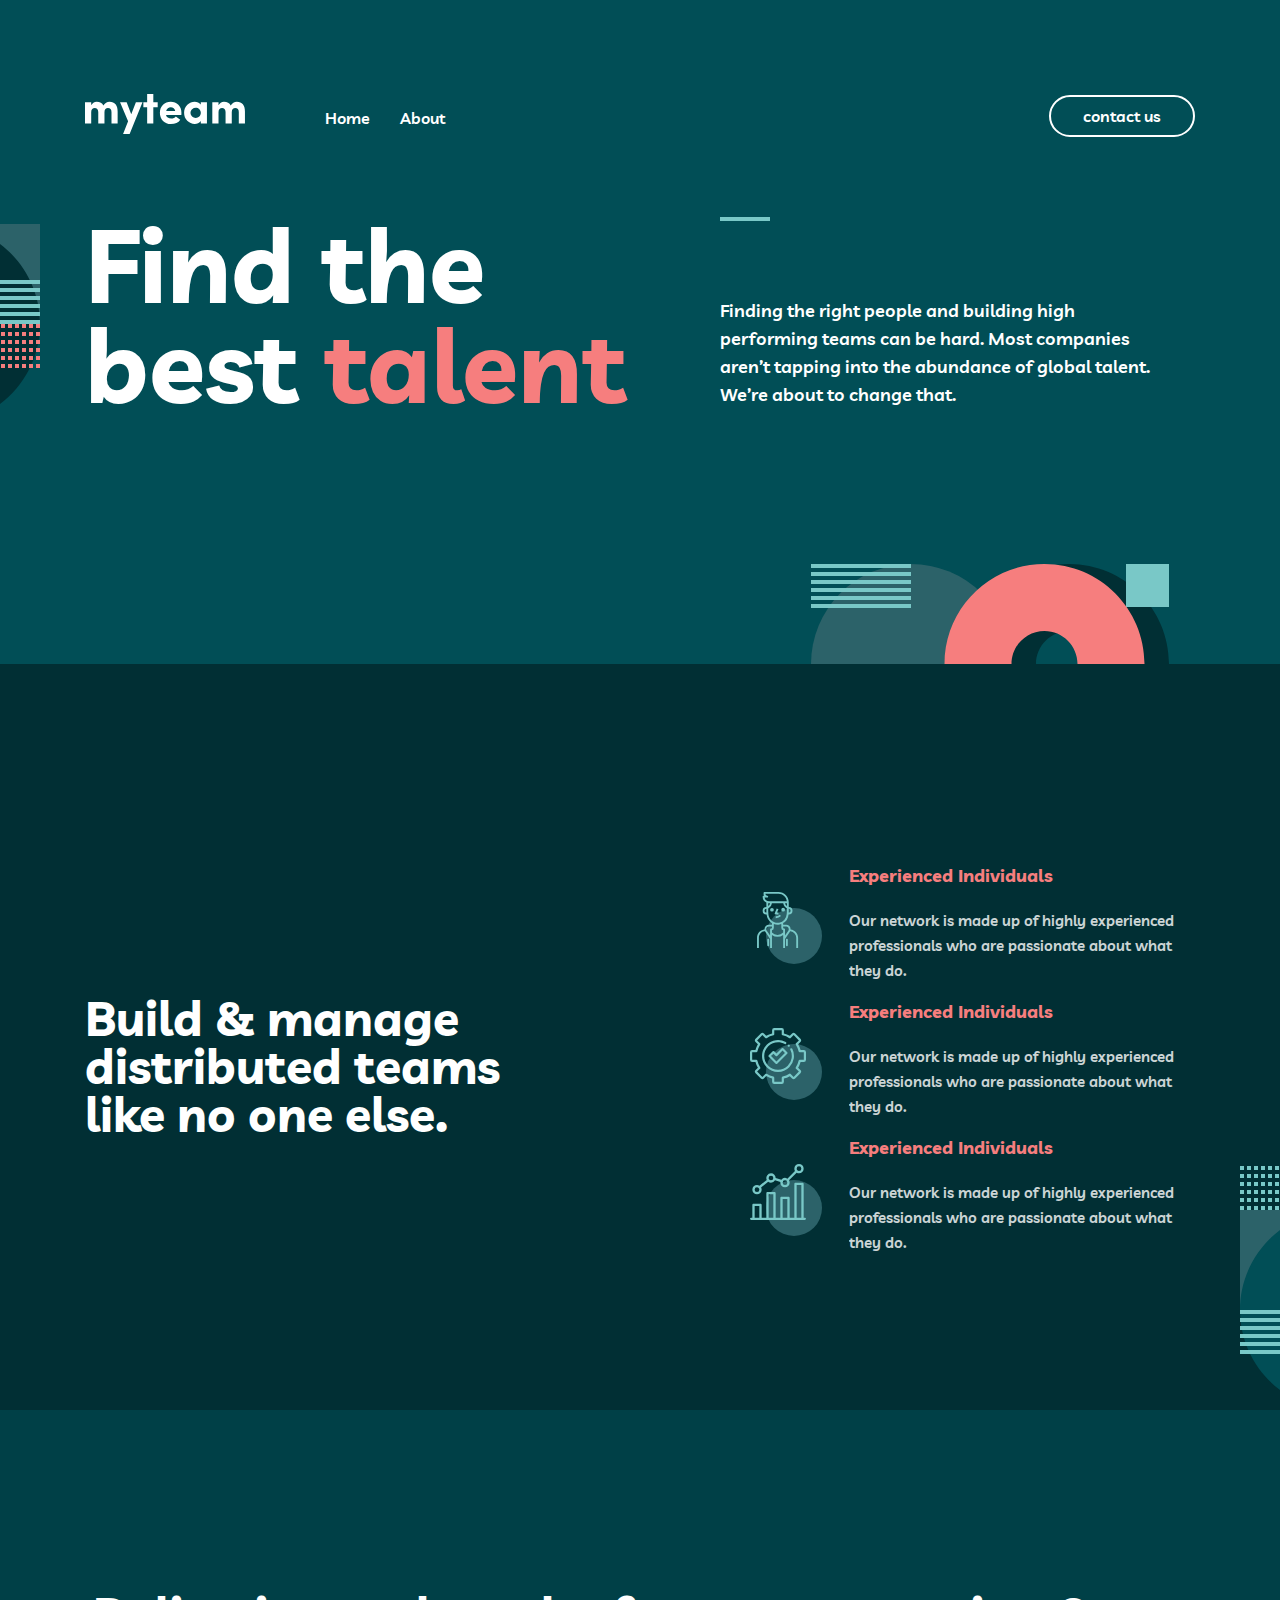
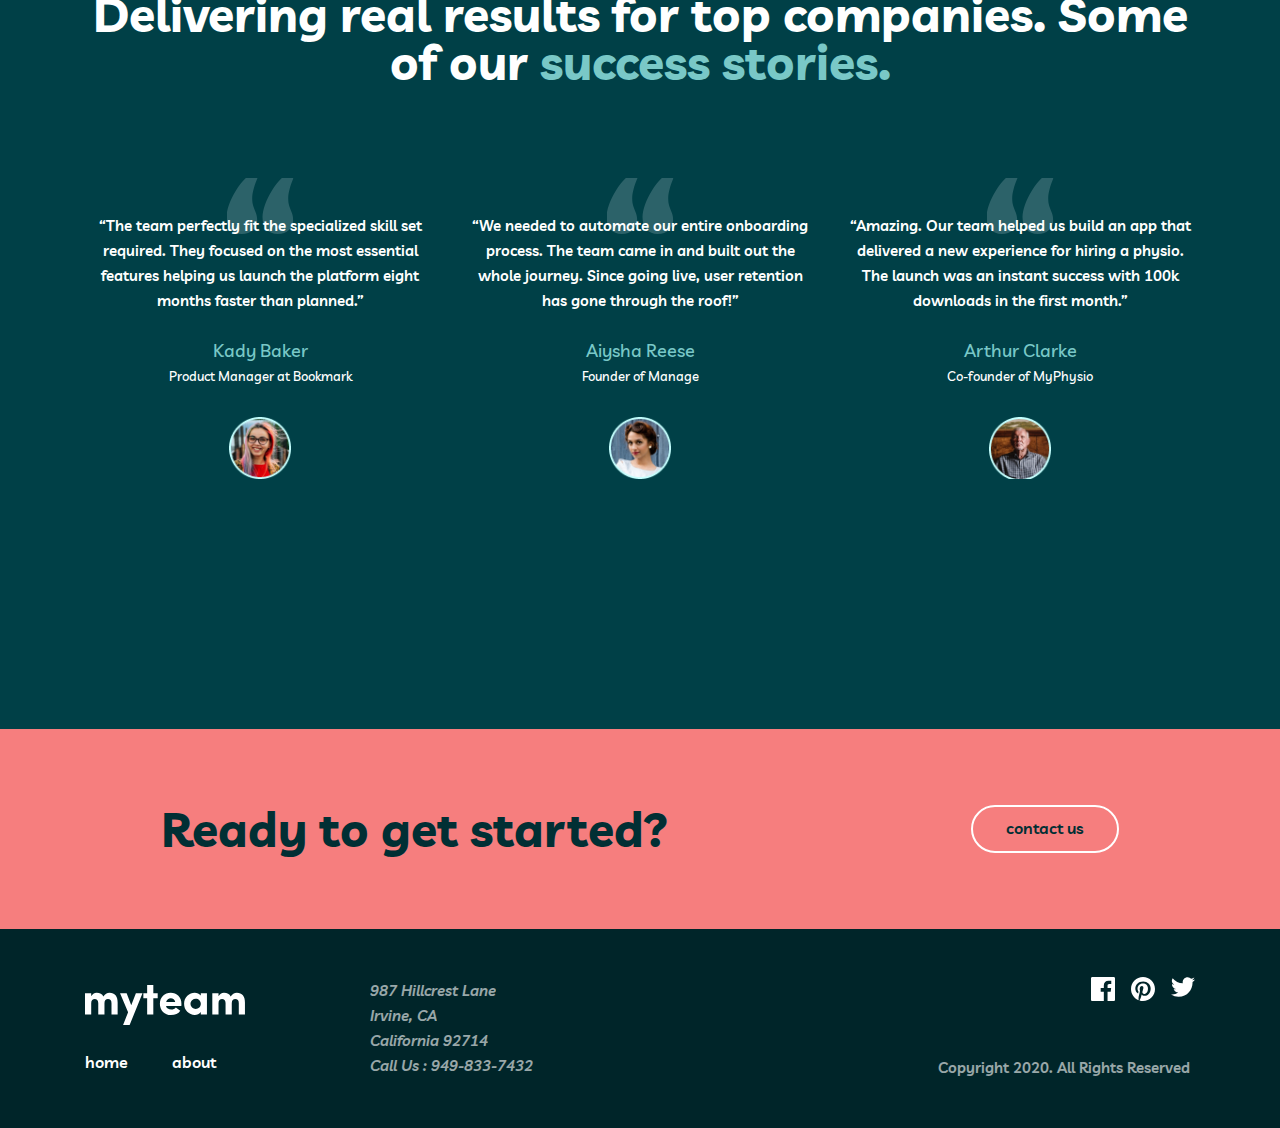
==== commit 8c4f4eb8: "Add hero border" ====
--- a/index.html
+++ b/index.html
@@ -20,16 +20,16 @@
         <a href="#"><img src="img/logo.svg" alt="Logo Myteam" width="160" height="40"></a>
 
               <!-- SITENAV -->
-                    <nav class="sitenav">
+              <nav class="sitenav">
                 <ul class="sitenav__list">
                   <li class="sitenav__list-item">
                     <a class="sitenav__link" href="index.html">Home</a>
                   </li>
                   <li class="sitenav__list-item">
-                    <a class="sitenav__link" href="index.html">About</a>
+                    <a class="sitenav__link" href="about.html">About</a>
                   </li>
                 </ul>
-                    </nav>
+              </nav>
 
                     <a href="#" class="button">contact us</a>
     </div>
--- a/css/styles.css
+++ b/css/styles.css
@@ -84,7 +84,7 @@
   background-color: var(--color-primary-midnight-green);
   background-image: url(../img/bg-img-hero-leftt.svg), url(../img/bg-img-hero-right.svg);
   background-repeat: no-repeat;
-  background-position: calc(50% - 700px) 135px , left calc(50% + 350px) bottom -100px;
+  background-position: calc(50% - 700px) 70px , left calc(50% + 350px) bottom -100px;
 }
 .hero__wrapper {
   display: flex;
@@ -112,27 +112,33 @@
   width: 445px;
 }
 .hero__content {
+  position: relative;
   padding: 0;
+  padding-top: 78px;
   margin: 0;
   font-weight: 600;
   font-size: 18px;
   line-height: 28px;
   color: var(--color-primary-white);
 }
-.hero__content::after {
+.hero__content::before {
   content: "";
+  position: absolute;
+  top: -2px;
+  display: block;
   height: 4px;
-  border-bottom: 4px solid
-  #79C8C7;
   width: 50px;
+  background-color: var(--color-secondary-rapture-blue);
 }
 
 /* FEATURE */
 .feature {
-
   background-color: var(--color-secondary-sacramento);
   padding-top: 198px;
   padding-bottom: 140px;
+  background-image: url(../img/bg-img-hero-left.svg);
+  background-repeat: no-repeat;
+  background-position: calc(50% + 700px)bottom;
 }
 .feature__wrapper {
   display: flex;
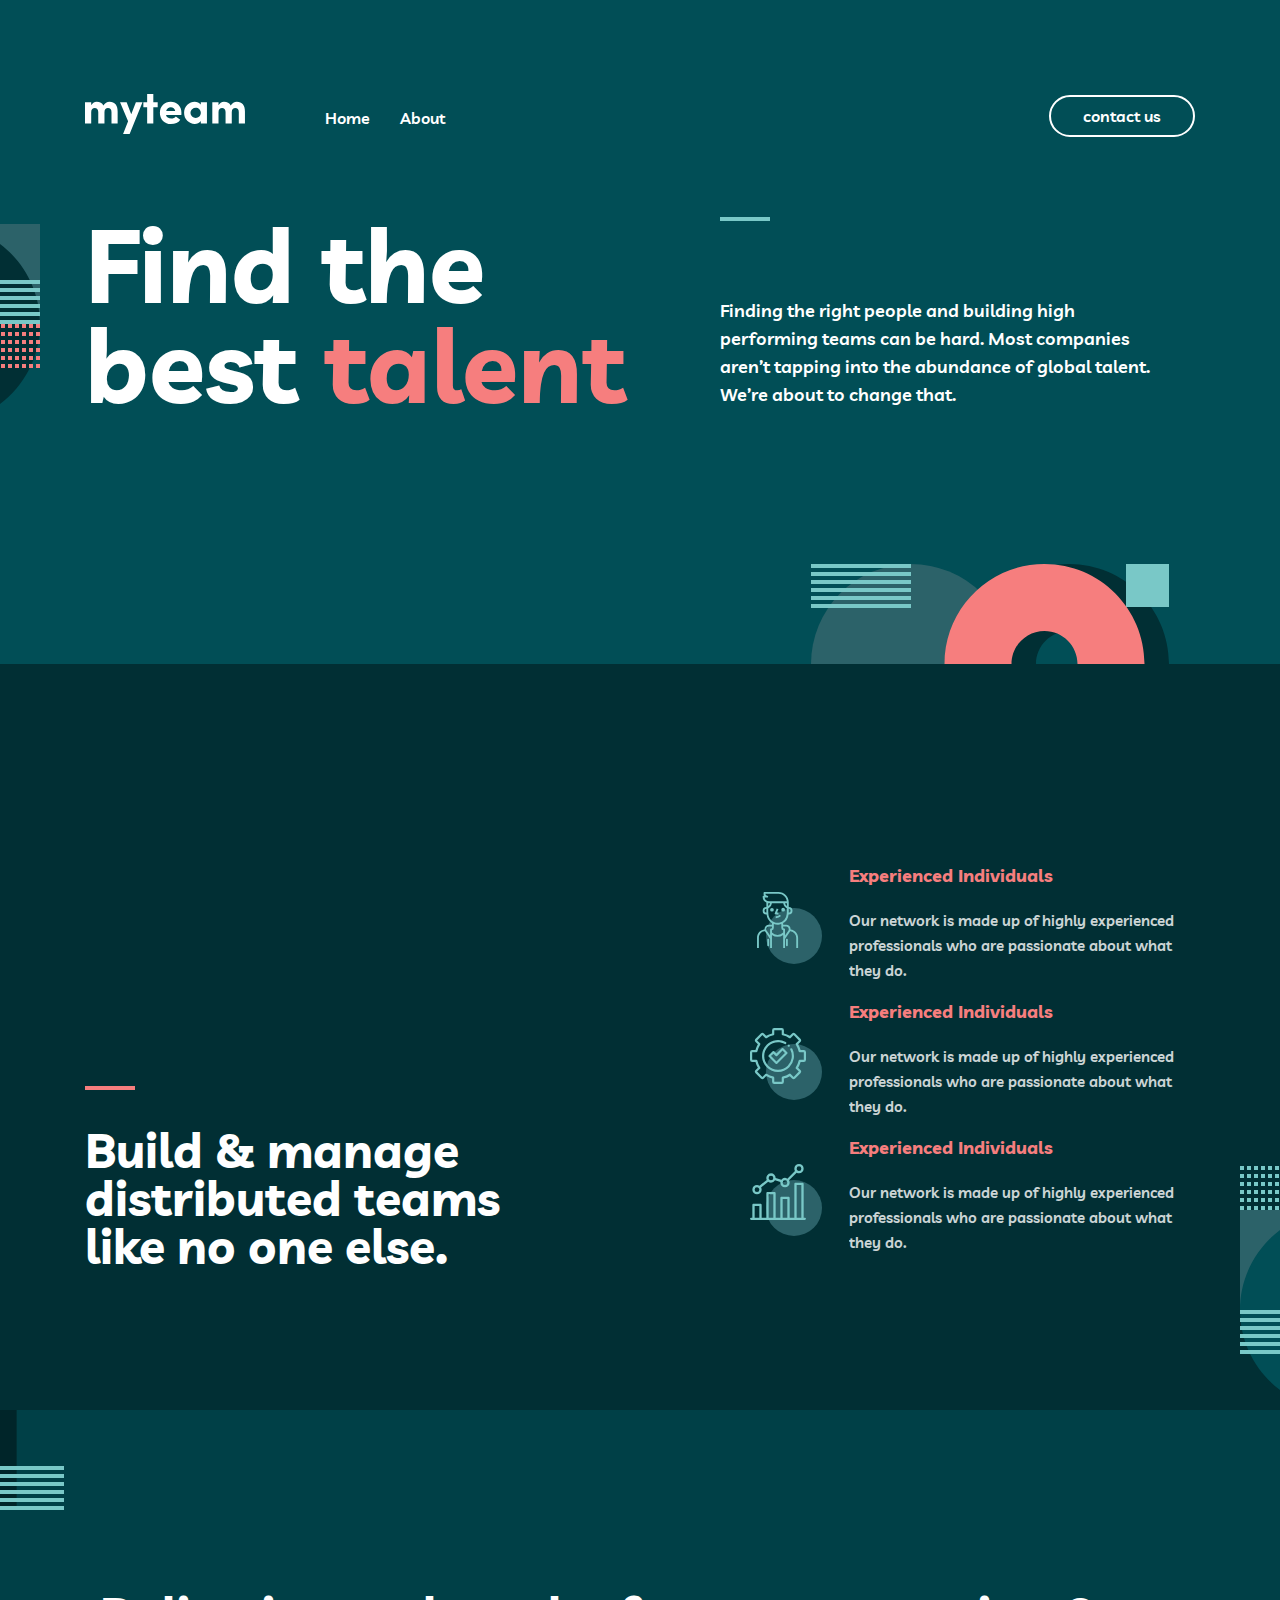
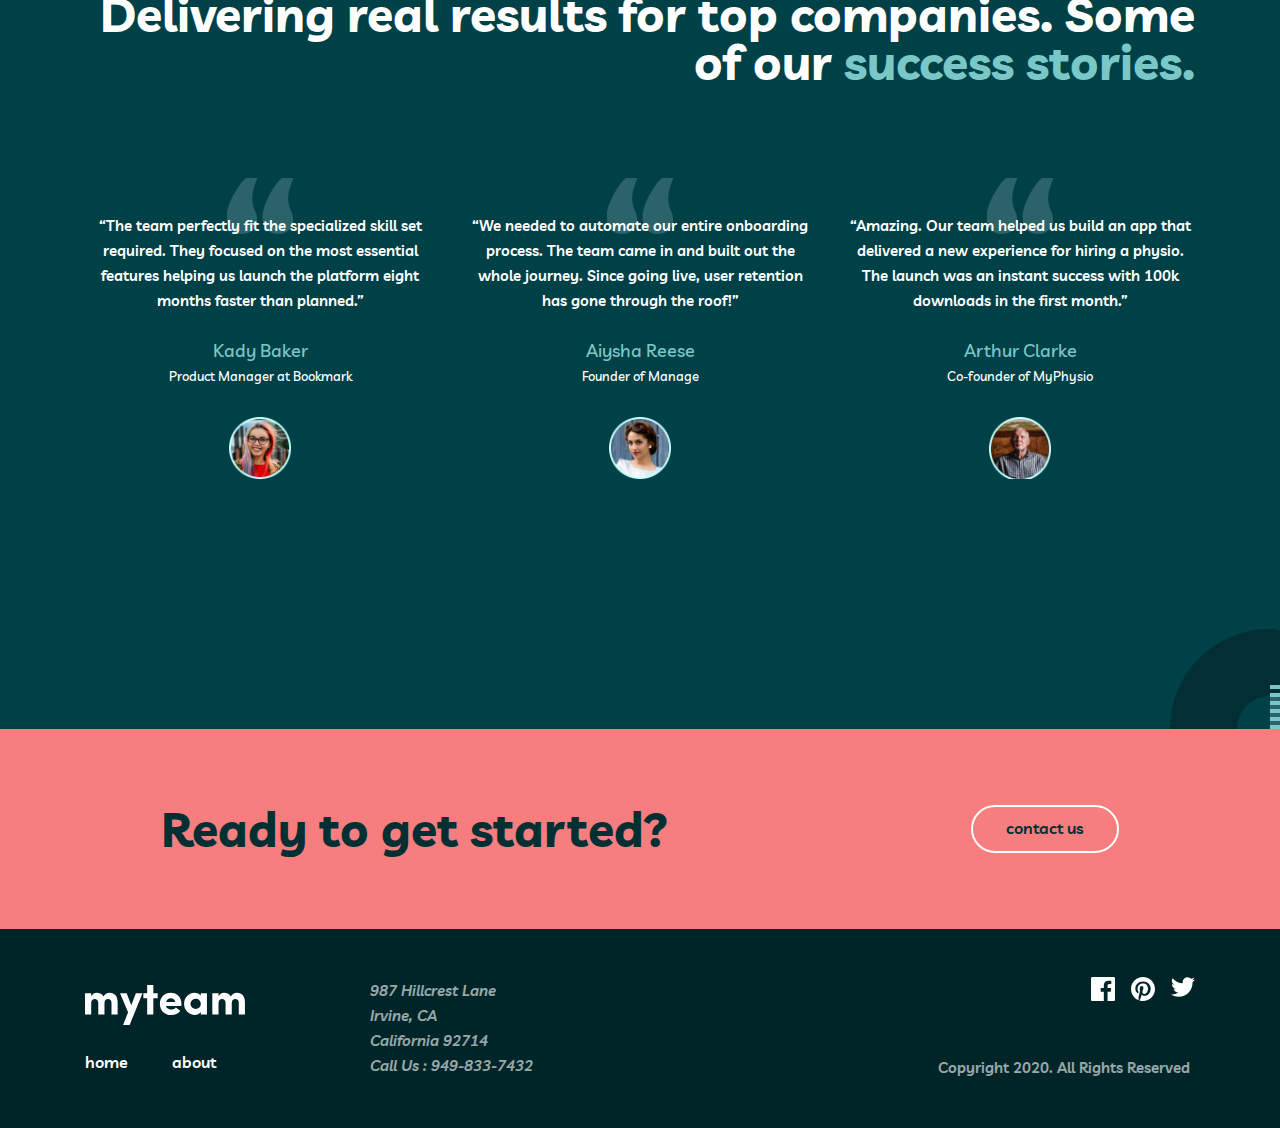
==== commit 33767515: "Add review and deliviring bg imgs" ====
--- a/index.html
+++ b/index.html
@@ -63,7 +63,7 @@
         <div class="container">
           <div class="feature__wrapper">
             <div class="feature__heading-wrapper">
-              <h2 class="feature__herding">Build & manage distributed teams like no one else.</h2>
+              <h2 class="feature__heading">Build & manage distributed teams like no one else.</h2>
             </div>
             <div class="feature__list-wrapper">
               <ul class="feature__list">
--- a/css/styles.css
+++ b/css/styles.css
@@ -142,18 +142,28 @@
 }
 .feature__wrapper {
   display: flex;
-  align-items: center;
+  align-items: end;
   justify-content: space-between;
 }
 .feature__heading-wrapper {
   width: 445px;
 }
-.feature__herding {
+.feature__heading {
+  position: relative;
   margin: 0;
   font-weight: 700;
   color: var(--color-primary-white);
   font-size: 48px;
   line-height: 48px;
+}
+.feature__heading::before {
+  content: "";
+  position: absolute;
+  top: -40px;
+  display: block;
+  height: 4px;
+  width: 50px;
+  background-color: var(--color-primary-light-coral);
 }
 .feature__list-wrapper {
   width: 445px;
@@ -200,12 +210,15 @@
   background-color: var(--color-secondary-deep-jungle-green);
   padding-top: 140px;
   padding-bottom: 150px;
+  background-image: url(../img/delivering-top-bg.svg), url(../img/delivering-bottom-bg.svg);
+  background-repeat: no-repeat;
+  background-position: calc(50% - 650px) 0, left calc(50% + 630px) bottom -100px;
 }
 .review__heading {
+  text-align: end;
   font-weight: 700;
   font-size: 48px;
   line-height: 48px;
-  text-align: center;
   color: var(--color-primary-white);
   margin-bottom: 92px;
 }
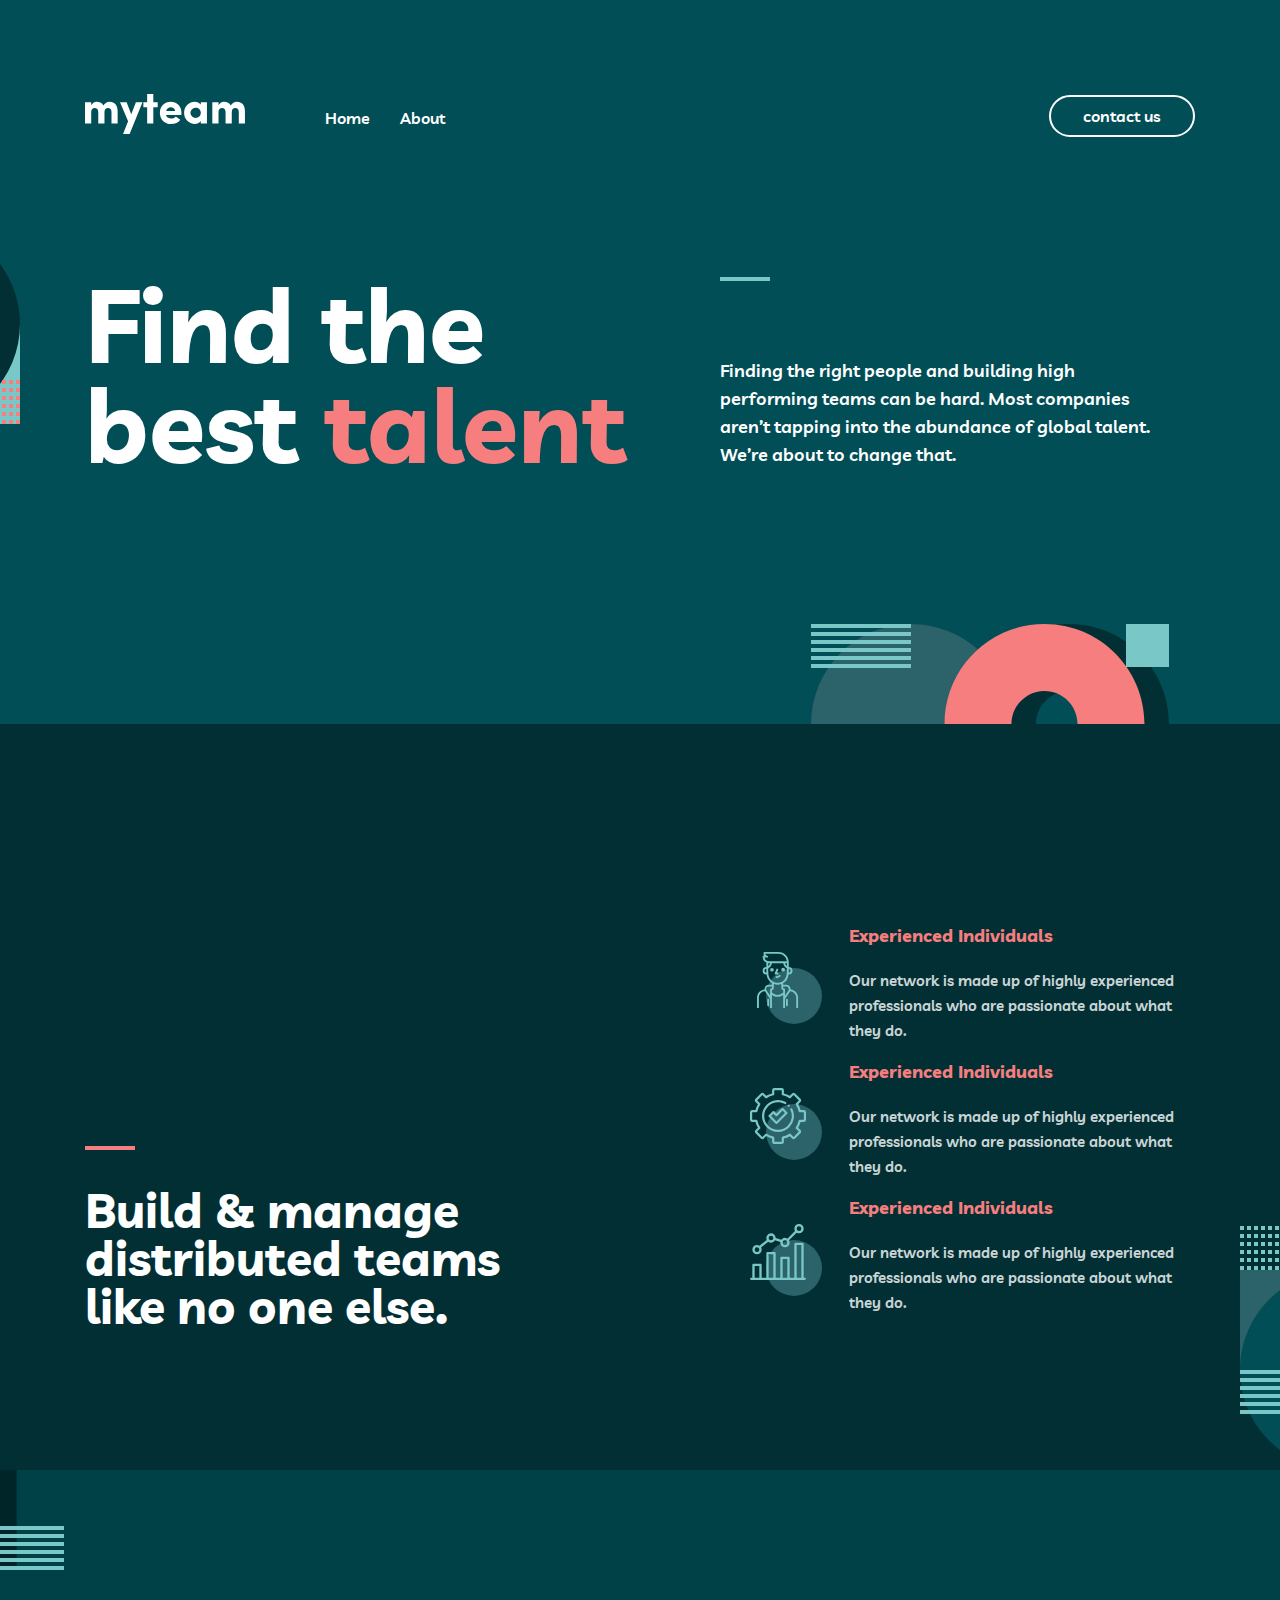
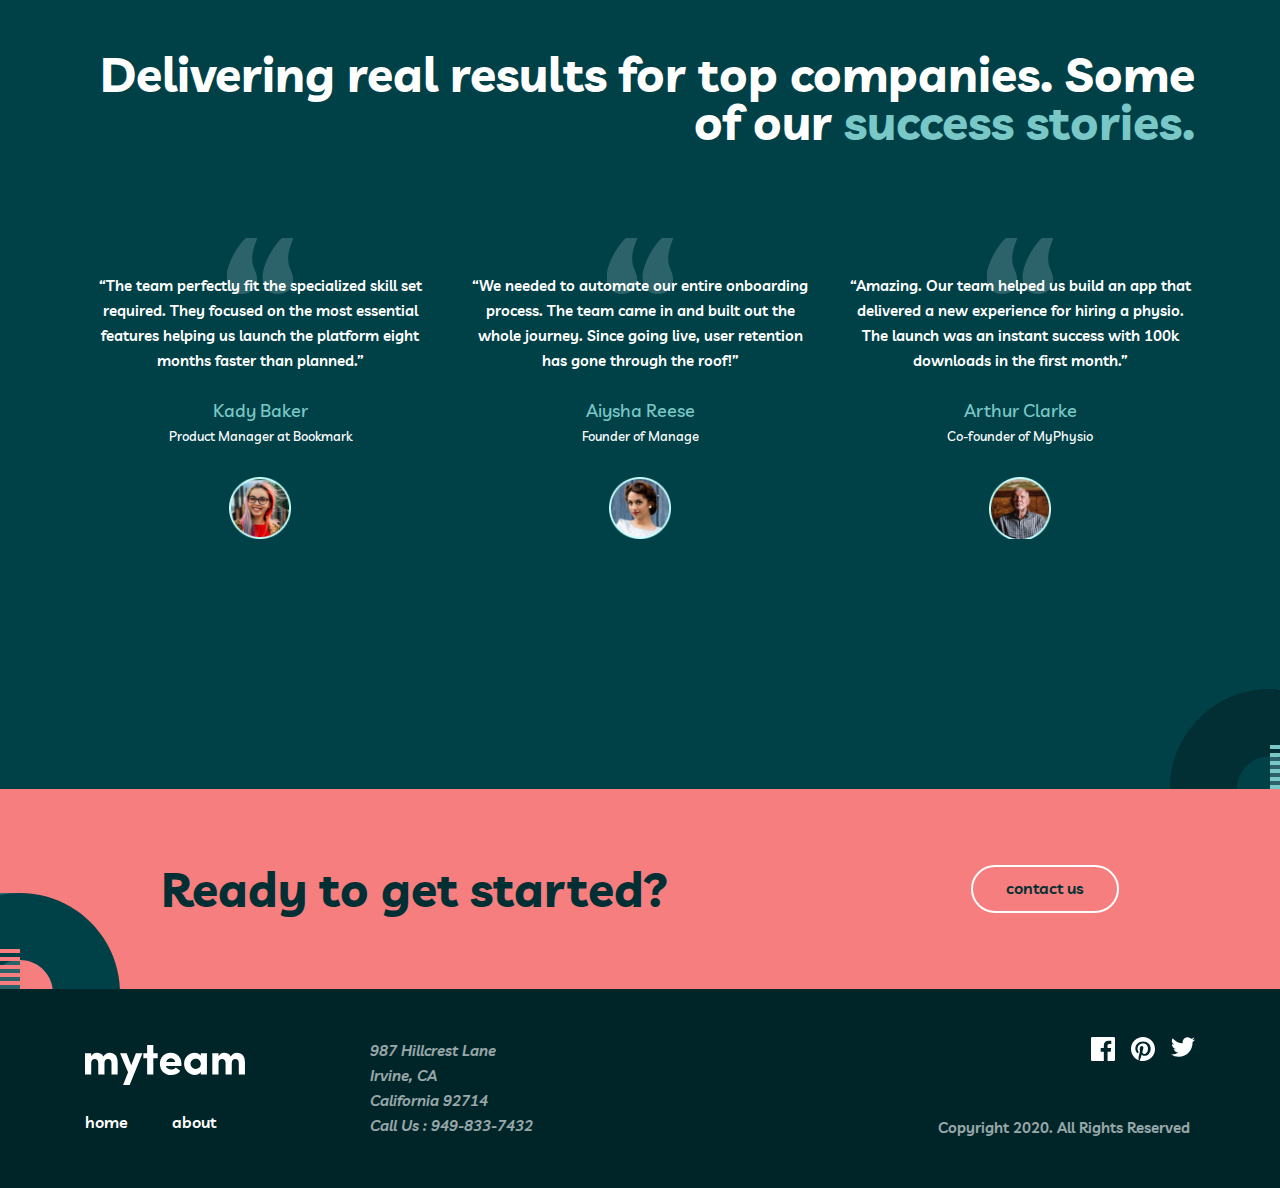
==== commit bf984476: "Fix bg-img position  and about text in about html" ====
--- a/index.html
+++ b/index.html
@@ -17,19 +17,19 @@
     <section class="header">
       <div class="container wrapper__header">
 
-        <a href="#"><img src="img/logo.svg" alt="Logo Myteam" width="160" height="40"></a>
+        <a href="index.html"><img src="img/logo.svg" alt="Logo Myteam" width="160" height="40"></a>
 
-              <!-- SITENAV -->
-              <nav class="sitenav">
-                <ul class="sitenav__list">
-                  <li class="sitenav__list-item">
-                    <a class="sitenav__link" href="index.html">Home</a>
-                  </li>
-                  <li class="sitenav__list-item">
-                    <a class="sitenav__link" href="about.html">About</a>
-                  </li>
-                </ul>
-              </nav>
+   <!-- SITENAV -->
+   <nav class="sitenav">
+     <ul class="sitenav__list">
+       <li class="sitenav__list-item">
+         <a class="sitenav__link" href="index.html">Home</a>
+       </li>
+       <li class="sitenav__list-item">
+         <a class="sitenav__link" href="about.html">About</a>
+       </li>
+     </ul>
+   </nav>
 
                     <a href="#" class="button">contact us</a>
     </div>
@@ -172,17 +172,17 @@
         <div class="site__footer-right">
           <ul class="site__footer-list">
             <li class="site__footer-item">
-              <a href="#">
+              <a href="https://www.facebook.com/avazkhon.rustamov" target="_blank">
                 <svg class="footer__link" width="24" height="24" fill="none" xmlns="http://www.w3.org/2000/svg"><path d="M22.675 0H1.325C.593 0 0 .593 0 1.325v21.351C0 23.407.593 24 1.325 24H12.82v-9.294H9.692v-3.622h3.128V8.413c0-3.1 1.893-4.788 4.659-4.788 1.325 0 2.463.099 2.795.143v3.24l-1.918.001c-1.504 0-1.795.715-1.795 1.763v2.313h3.587l-.467 3.622h-3.12V24h6.116c.73 0 1.323-.593 1.323-1.325V1.325C24 .593 23.407 0 22.675 0z" /></svg>
               </a>
             </li>
             <li class="site__footer-item">
-              <a href="#">
+              <a href="#" target="_blank">
                 <svg class="footer__link" width="24" height="24" fill="none" xmlns="http://www.w3.org/2000/svg"><path d="M12 0C5.373 0 0 5.372 0 12c0 5.084 3.163 9.426 7.627 11.174-.105-.949-.2-2.405.042-3.441.218-.937 1.407-5.965 1.407-5.965s-.359-.719-.359-1.782c0-1.668.967-2.914 2.171-2.914 1.023 0 1.518.769 1.518 1.69 0 1.029-.655 2.568-.994 3.995-.283 1.194.599 2.169 1.777 2.169 2.133 0 3.772-2.249 3.772-5.495 0-2.873-2.064-4.882-5.012-4.882-3.414 0-5.418 2.561-5.418 5.207 0 1.031.397 2.138.893 2.738a.36.36 0 01.083.345l-.333 1.36c-.053.22-.174.267-.402.161-1.499-.698-2.436-2.889-2.436-4.649 0-3.785 2.75-7.262 7.929-7.262 4.163 0 7.398 2.967 7.398 6.931 0 4.136-2.607 7.464-6.227 7.464-1.216 0-2.359-.631-2.75-1.378l-.748 2.853c-.271 1.043-1.002 2.35-1.492 3.146C9.57 23.812 10.763 24 12 24c6.627 0 12-5.373 12-12 0-6.628-5.373-12-12-12z" /></svg>
               </a>
             </li>
             <li class="site__footer-item">
-              <a href="#">
+              <a href="https://twitter.com/avazrustamov1" target="_blank">
                 <svg class="footer__link" width="24" height="20" fill="none" xmlns="http://www.w3.org/2000/svg"><path d="M24 2.557a9.83 9.83 0 01-2.828.775A4.932 4.932 0 0023.337.608a9.864 9.864 0 01-3.127 1.195A4.916 4.916 0 0016.616.248c-3.179 0-5.515 2.966-4.797 6.045A13.978 13.978 0 011.671 1.149a4.93 4.93 0 001.523 6.574 4.903 4.903 0 01-2.229-.616c-.054 2.281 1.581 4.415 3.949 4.89a4.935 4.935 0 01-2.224.084 4.928 4.928 0 004.6 3.419A9.9 9.9 0 010 17.54a13.94 13.94 0 007.548 2.212c9.142 0 14.307-7.721 13.995-14.646A10.025 10.025 0 0024 2.557z" /></svg>
               </a>
             </li>
--- a/css/styles.css
+++ b/css/styles.css
@@ -82,14 +82,14 @@
 .hero {
   position: relative;
   background-color: var(--color-primary-midnight-green);
-  background-image: url(../img/bg-img-hero-leftt.svg), url(../img/bg-img-hero-right.svg);
-  background-repeat: no-repeat;
-  background-position: calc(50% - 700px) 70px , left calc(50% + 350px) bottom -100px;
+  background-image: url(../img/hero-bg-img.svg), url(../img/bg-img-hero-right.svg);
+  background-repeat: no-repeat;
+  background-position: calc(50% - 720px) 70px , left calc(50% + 350px) bottom -100px;
 }
 .hero__wrapper {
   display: flex;
   align-items: center;
-  padding-top: 60px;
+  padding-top: 120px;
   padding-bottom: 250px;
 }
 .hero__heading {
@@ -283,9 +283,11 @@
 }
 .red {
   background-color: var(--color-primary-light-coral);
-}
-.container {
-}
+  background-image: url(../img/footer-red.svg);
+  background-repeat: no-repeat;
+  background-position: calc(50% - 620px) 60px;
+}
+
 .red__wrapper {
   display: flex;
   justify-content: space-between;
@@ -300,8 +302,7 @@
   line-height: 48px;
   color: var(--color-secondary-sacramento);
 }
-.button {
-}
+
 .button-red {
   padding: 12px  33px 10px;
   color: var(--color-secondary-sacramento);
@@ -364,4 +365,148 @@
 .footer__link:hover {
   transition: 0.3s ease;
   fill: var(--color-primary-light-coral);
-}+}
+.about {
+  background-color: var(--color-primary-midnight-green);
+  background-image: url(../img/about-bg-img.svg);
+  background-repeat: no-repeat;
+  background-position: calc(50% + 720px) bottom;
+}
+.about__wrapper {
+  display: flex;
+  justify-content: space-between;
+  align-items: center;
+  padding-top: 120px;
+  padding-bottom: 250px;
+}
+.about__text-right {
+  padding-bottom: 60px;
+}
+.about__heading {
+  margin: 0;
+  padding: 0;
+  font-weight: 700;
+  font-size: 64px;
+  line-height: 100px;
+  color: var(--color-primary-white);
+}
+
+.about__text-wrapper {
+  width: 730px;
+}
+.about__content {
+  position: relative;
+  padding: 0;
+  margin: 0;
+  padding-top: 48px;
+  font-size: 18px;
+  line-height: 28px;
+  color: var(--color-primary-white);
+}
+.about__content::before {
+  content: "";
+  position: absolute;
+  top: -2px;
+  display: block;
+  height: 4px;
+  width: 50px;
+  background-color: var(--color-primary-light-coral);
+}
+.site-info {
+  background-color: var(--color-secondary-deep-jungle-green);
+  background-image: url(../img/info-bg-top.svg), url(../img/info-bg-bottom.svg);
+  background-repeat: no-repeat;
+  background-position: calc(50% - 720px) top, calc(50% + 645px) bottom;
+
+}
+.info {
+  padding-top: 140px;
+  padding-bottom: 140px;
+}
+.info__heading {
+  margin: 0;
+  margin-bottom: 64px;
+  text-align: center;
+  font-weight: 700;
+  font-size: 48px;
+  line-height: 48px;
+  color: var(--color-primary-white);
+}
+.info__list {
+  display: flex;
+  flex-wrap: wrap;
+  margin-left: -30px;
+  padding-left: 0;
+  list-style: none;
+}
+.info__item {
+  position: relative;
+  margin-left: 30px;
+  margin-bottom: 76px;
+  width: 350px;
+  text-align: center;
+  padding: 32px 24px 56px;
+  background-color: var(--color-secondary-sacramento);
+}
+.info__list-heading {
+  color: var(--color-secondary-rapture-blue);
+  font-weight: 700;
+  font-size: 18px;
+  line-height: 28px;
+
+}
+.info__list-text {
+  margin-bottom: 0;
+  font-style: italic;
+  font-weight: bold;
+  font-size: 18px;
+  line-height: 28px;
+  color: var(--color-primary-white)
+}
+.button-plus {
+  position: absolute;
+  left: 145px;
+  bottom: -25px;
+  border-radius: 50%;
+  border: none;
+  width: 56px;
+  height: 56px;
+  background-color: var(--color-primary-light-coral);
+}
+.button-plus:hover {
+  background-color: var(--color-secondary-rapture-blue);
+}
+.button__img {
+  /* display: flex;
+  justify-content: center; */
+}
+.site-client {
+  padding-top: 140px;
+  padding-bottom: 140px;
+  background-color: var(--color-secondary-sacramento);
+  background-image: url(../img/client-bg-img.svg);
+  background-repeat: no-repeat;
+  background-position: calc(50% - 620px) top;
+
+}
+
+.client__heading {
+  margin-top: 0;
+  font-weight: 700;
+  font-size: 48px;
+  line-height: 48px;
+  color: var(--color-primary-white);
+  text-align: center;
+  margin-bottom: 68px;
+}
+.client__list {
+  display: flex;
+  align-items: center;
+  padding-left: 0;
+  list-style: none;
+}
+.client__item {
+  flex-grow: 1;
+}
+.client__img {
+}
